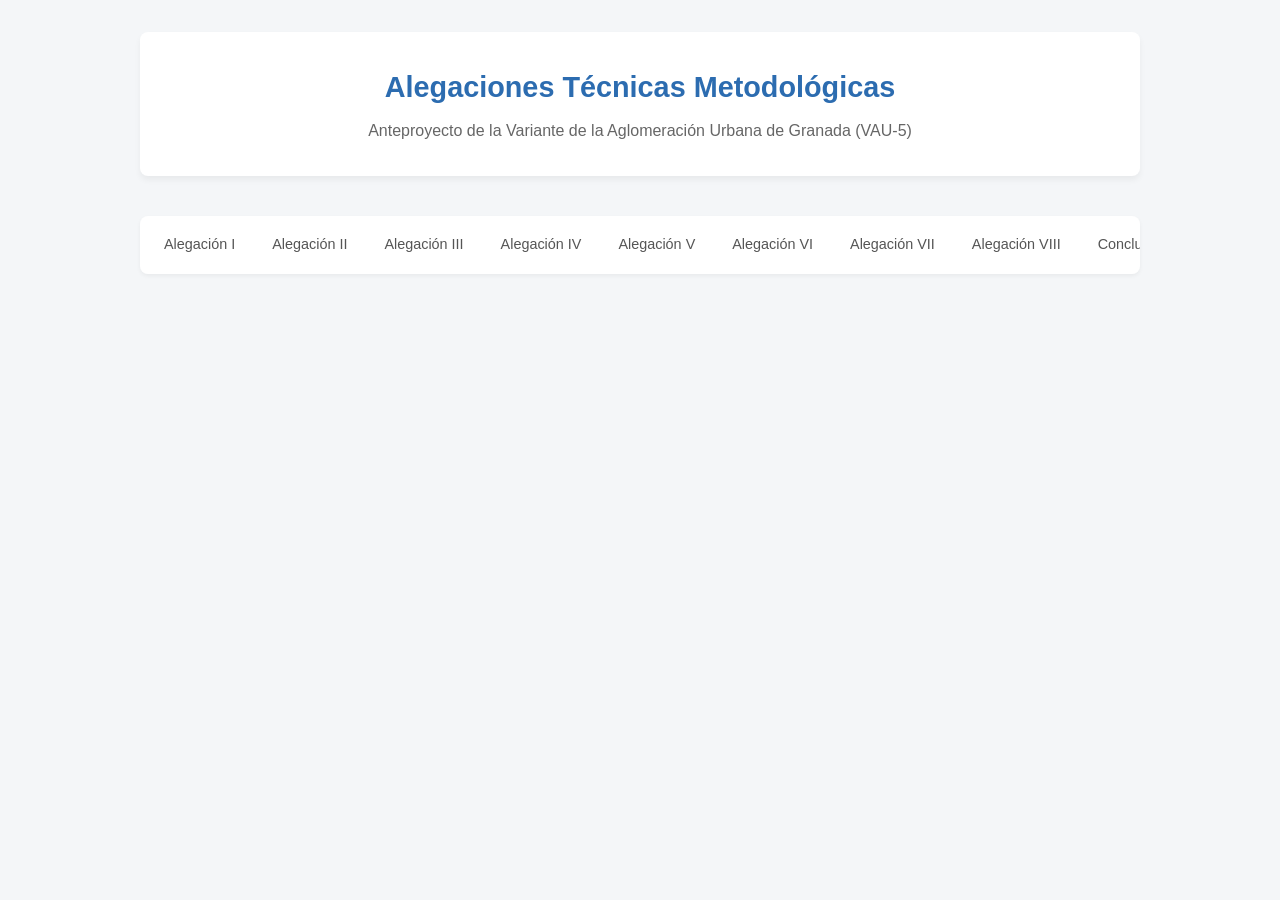
==== index.html @ 60ae4377 "Create index.html" ====
<!DOCTYPE html>
<html lang="es">
<head>
    <meta charset="UTF-8">
    <meta name="viewport" content="width=device-width, initial-scale=1.0">
    <title>Alegaciones al Anteproyecto de la VAU-5 (Granada)</title>
    <style>
        :root {
            --bg-color: #f4f6f8;
            --text-color: #333333;
            --card-bg: #ffffff;
            --accent-color: #2c6cb0; /* Azul institucional */
            --accent-hover: #1a497d;
        }

        body {
            font-family: -apple-system, BlinkMacSystemFont, "Segoe UI", Roboto, Helvetica, Arial, sans-serif;
            background-color: var(--bg-color);
            color: var(--text-color);
            line-height: 1.6;
            margin: 0;
            padding: 0;
        }

        .container {
            max-width: 1000px;
            margin: 2rem auto;
            padding: 0 1.5rem;
        }

        header {
            text-align: center;
            margin-bottom: 2.5rem;
            background: var(--card-bg);
            padding: 2rem;
            border-radius: 8px;
            box-shadow: 0 4px 6px rgba(0,0,0,0.05);
        }

        header h1 {
            color: var(--accent-color);
            margin: 0 0 0.5rem 0;
            font-size: 1.8rem;
        }

        header p {
            color: #666;
            margin: 0;
        }

        /* Sistema de Pestañas Interactivas (Puro CSS) */
        .tab-input {
            display: none;
        }

        .tabs {
            display: flex;
            flex-wrap: nowrap;
            overflow-x: auto;
            -webkit-overflow-scrolling: touch;
            background: var(--card-bg);
            padding: 0.5rem;
            border-radius: 8px;
            box-shadow: 0 2px 4px rgba(0,0,0,0.05);
            white-space: nowrap;
            margin-bottom: 1.5rem;
            gap: 5px;
        }

        .tab-label {
            padding: 0.6rem 1rem;
            cursor: pointer;
            background: transparent;
            color: #555;
            border-radius: 6px;
            font-weight: 500;
            font-size: 0.9rem;
            transition: all 0.2s ease;
        }

        .tab-label:hover {
            background: #f0f4f8;
            color: var(--accent-color);
        }

        .tab-content {
            display: none;
            background: var(--card-bg);
            padding: 2rem;
            border-radius: 8px;
            box-shadow: 0 4px 12px rgba(0,0,0,0.05);
            animation: fadeIn 0.3s ease;
        }

        @keyframes fadeIn {
            from { opacity: 0; transform: translateY(5px); }
            to { opacity: 1; transform: translateY(0); }
        }

        /* Controladores lógicos de visualización de pestañas */
        #tab1:checked ~ .tabs .label1,
        #tab2:checked ~ .tabs .label2,
        #tab3:checked ~ .tabs .label3,
        #tab4:checked ~ .tabs .label4,
        #tab5:checked ~ .tabs .label5,
        #tab6:checked ~ .tabs .label6,
        #tab7:checked ~ .tabs .label7,
        #tab8:checked ~ .tabs .label8,
        #tab9:checked ~ .tabs .label9 {
            background-color: var(--accent-color);
            color: white;
        }

        #tab1:checked ~ .content1,
        #tab2:checked ~ .content2,
        #tab3:checked ~ .content3,
        #tab4:checked ~ .content4,
        #tab5:checked ~ .content5,
        #tab6:checked ~ .content6,
        #tab7:checked ~ .content7,
        #tab8:checked ~ .content8,
        #tab9:checked ~ .content9 {
            display: block;
        }

        /* Componentes Visuales Comunes */
        .highlight-box {
            background-color: #fffdf9;
            border-left: 4px solid #f0ad4e;
            padding: 1.25rem;
            border-radius: 0 8px 8px 0;
            margin-bottom: 1.5rem;
        }

        .card {
            background: #ffffff;
            border: 1px solid #eef2f5;
            border-radius: 6px;
            padding: 1.25rem;
            margin-bottom: 1.5rem;
            box-shadow: 0 2px 4px rgba(0,0,0,0.02);
        }
    </style>
</head>
<body>

<input type="radio" name="tabs" id="tab1" class="tab-input" checked>
<input type="radio" name="tabs" id="tab2" class="tab-input">
<input type="radio" name="tabs" id="tab3" class="tab-input">
<input type="radio" name="tabs" id="tab4" class="tab-input">
<input type="radio" name="tabs" id="tab5" class="tab-input">
<input type="radio" name="tabs" id="tab6" class="tab-input">
<input type="radio" name="tabs" id="tab7" class="tab-input">
<input type="radio" name="tabs" id="tab8" class="tab-input">
<input type="radio" name="tabs" id="tab9" class="tab-input">

<div class="container">

    <header>
        <h1>Alegaciones Técnicas Metodológicas</h1>
        <p>Anteproyecto de la Variante de la Aglomeración Urbana de Granada (VAU-5)</p>
    </header>

    <div class="tabs">
        <label for="tab1" class="tab-label label1">Alegación I</label>
        <label for="tab2" class="tab-label label2">Alegación II</label>
        <label for="tab3" class="tab-label label3">Alegación III</label>
        <label for="tab4" class="tab-label label4">Alegación IV</label>
        <label for="tab5" class="tab-label label5">Alegación V</label>
        <label for="tab6" class="tab-label label6">Alegación VI</label>
        <label for="tab7" class="tab-label label7">Alegación VII</label>
        <label for="tab8" class="tab-label label8">Alegación VIII</label>
        <label for="tab9" class="tab-label label9">Conclusiones</label>
    </div>

    </div>

</body>
</html>
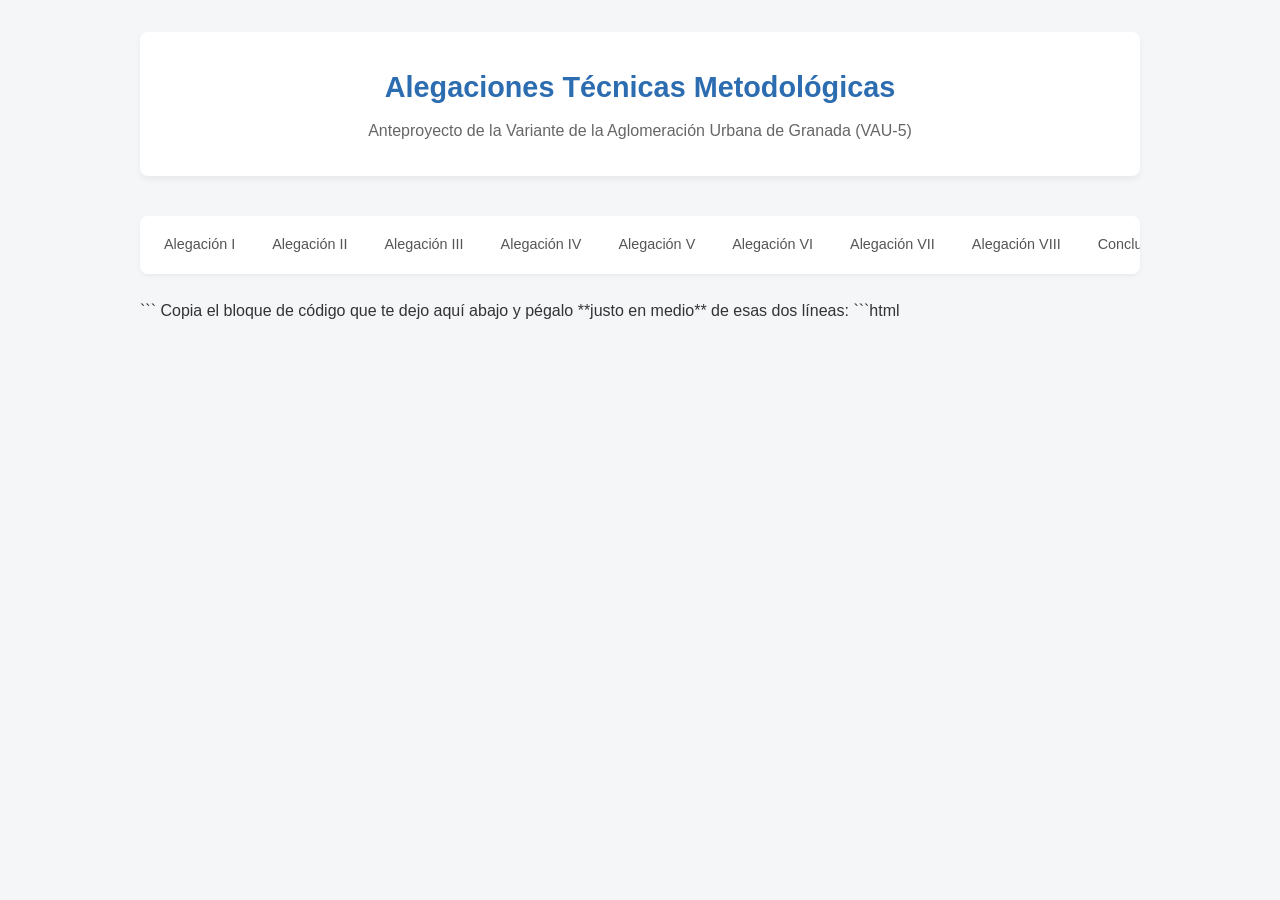
==== commit a60277ba: "Update index.html" ====
--- a/index.html
+++ b/index.html
@@ -172,7 +172,395 @@
         <label for="tab8" class="tab-label label8">Alegación VIII</label>
         <label for="tab9" class="tab-label label9">Conclusiones</label>
     </div>
-
+```
+
+Copia el bloque de código que te dejo aquí abajo y pégalo **justo en medio** de esas dos líneas:
+
+```html
+    <div class="tab-content content1">
+        <div class="highlight-box" style="border-left-color: #d9534f; background-color: #fff5f5;">
+            <h2 style="margin-top:0; color:#c9302c; font-size:1.4rem;">
+                ALEGACIÓN I — El anteproyecto se fundamenta en una metodología sin valor normativo en España y conceptualmente obsoleta
+            </h2>
+            <p style="margin-bottom:0;">
+                El uso exclusivo del <strong>Highway Capacity Manual (HCM 2010)</strong> norteamericano como base metodológica vicia el documento. Carece de rango normativo en el Estado español e ignora los manuales oficiales del Ministerio de Transportes y de la Junta de Andalucía.
+            </p>
+        </div>
+
+        <div class="card" style="border-left: 4px solid #2c6cb0;">
+            <h3 style="margin-top:0; color:#2c6cb0; font-size:1.2rem;">1.1. Falta de rango normativo del HCM en el ordenamiento técnico español</h3>
+            <p style="text-align:justify;">
+                El HCM es un documento de referencia técnica estadounidense adaptado a las condiciones sociodemográficas, patrones de conducción y dimensiones vehiculares de Norteamérica. En España, la normativa de trazado e ingeniería viaria es competencia exclusiva de las administraciones públicas a través de sus respectivas instrucciones técnicas (como la <strong>Norma 3.1-IC</strong> de trazado). Utilizar el HCM como base principal desplaza la normativa aplicable sin justificación legal.
+            </p>
+        </div>
+
+        <div class="card" style="border-left: 4px solid #2c6cb0;">
+            <h3 style="margin-top:0; color:#2c6cb0; font-size:1.2rem;">1.2. El anteproyecto ignora las directrices metodológicas oficiales vigentes</h3>
+            <p style="text-align:justify;">
+                Se han omitido los documentos de referencia obligados en el contexto nacional y autonómico: las recomendaciones de planeamiento viario del Ministerio de Transportes y las directrices del **Plan de Infraestructuras de Transporte y Movilidad de Andalucía (PITMA)**. Estos marcos exigen una modelización multimodales del tráfico que el anteproyecto simplemente esquiva.
+            </p>
+        </div>
+
+        <div class="card" style="border-left: 4px solid #f0ad4e;">
+            <h3 style="margin-top:0; color:#b9750e; font-size:1.2rem;">1.3. El HCM asume una premisa ideológica superada por la evidencia científica</h3>
+            <p style="text-align:justify;">
+                El manual americano descansa sobre la premisa de la <em>ingeniería de tráfico convencional</em>: el volumen de vehículos es una variable exógena fija y la misión de la infraestructura es sobredimensionar la calzada para "satisfacer la demanda". Esta visión orientada a la oferta ha sido descartada por la planificación moderna de movilidad urbana al demostrarse ineficiente y contraproducente.
+            </p>
+        </div>
+    </div>
+
+    <div class="tab-content content2">
+        <div class="highlight-box" style="border-left-color: #5bc0de; background-color: #f4fbfd;">
+            <h2 style="margin-top:0; color:#31708f; font-size:1.4rem;">
+                ALEGACIÓN II — El anteproyecto ignora el fenómeno de la demanda inducida, contradiciendo la ciencia y las políticas europeas
+            </h2>
+            <p style="margin-bottom:0;">
+                Al asumir erróneamente que el tráfico es estático, el documento proyecta beneficios a largo plazo que la propia dinámica del transporte tiende a destruir, invalidando el análisis técnico de emisiones y tiempos de recorrido.
+            </p>
+        </div>
+
+        <div class="card" style="border-left: 4px solid #5bc0de;">
+            <div style="display:flex; justify-content:space-between; align-items:center; margin-bottom:0.5rem;">
+                <h3 style="margin:0; color:#31708f; font-size:1.2rem;">2.1. Qué es la demanda inducida y por qué es relevante aquí</h3>
+                <span style="background:#f0fafd; color:#31708f; padding:0.2rem 0.6rem; border-radius:4px; font-size:0.8rem; font-weight:bold;">Evidencia Científica</span>
+            </div>
+            <p style="text-align:justify;">
+                La demanda inducida es el fenómeno por el cual la ampliación de la capacidad viaria genera, a medio y largo plazo, un aumento del tráfico que tiende a ocupar la nueva capacidad disponible, reproduciendo o agravando la congestión original.
+            </p>
+            <div style="background:#ffffff; border:1px dashed #bce8f1; padding:1rem; margin-top:1rem; border-radius:6px;">
+                <p style="margin:0; font-size:0.95rem; color:#555;">
+                    <strong>Estudio de referencia:</strong> Duranton y Turner (2011) — <em>"The Fundamental Law of Road Congestion"</em> (American Economic Review). Concluye que un incremento del <strong>1% en la capacidad viaria urbana produce un incremento aproximado del 1% en el tráfico</strong> a largo plazo. Las carreteras nuevas se llenan.
+                </p>
+            </div>
+        </div>
+
+        <div class="card" style="border-left: 4px solid #f0ad4e;">
+            <div style="display:flex; justify-content:space-between; align-items:center; margin-bottom:0.5rem;">
+                <h3 style="margin:0; color:#d98200; font-size:1.2rem;">2.2. El anteproyecto no menciona ni refuta este fenómeno</h3>
+                <span style="background:#fff8eb; color:#d98200; padding:0.2rem 0.6rem; border-radius:4px; font-size:0.8rem; font-weight:bold;">Omisión Técnica</span>
+            </div>
+            <p style="text-align:justify;">
+                Ninguno de los documentos evalúa el efecto de la demanda inducida sobre el conjunto de la red. Si la nueva vía induce tráfico adicional, los beneficios en tiempos de recorrido se diluirán en un horizonte de 5 a 10 años, y la congestión periférica empeorará.
+            </p>
+            <p style="margin-bottom:0; font-style:italic; color:#c9302c; font-weight:bold; background:#fff5f5; padding:0.75rem; border-radius:4px; border-left:3px solid #d9534f;">
+                La justificación de necesidad queda incompleta al proyectar beneficios que la propia dinámica del tráfico tiende a revertir.
+            </p>
+        </div>
+
+        <div class="card" style="border-left: 4px solid #d9534f;">
+            <div style="display:flex; justify-content:space-between; align-items:center; margin-bottom:0.5rem;">
+                <h3 style="margin:0; color:#c9302c; font-size:1.2rem;">2.3. Contradicción con el marco europeo de movilidad sostenible</h3>
+                <span style="background:#fdf2f2; color:#d9534f; padding:0.2rem 0.6rem; border-radius:4px; font-size:0.8rem; font-weight:bold;">Infracción de Políticas</span>
+            </div>
+            <p style="text-align:justify; margin-bottom:0;">
+                La <strong>Estrategia de Movilidad Sostenible e Inteligente de la UE</strong>, el Pacto Verde y la Declaración de Glasgow obligan a modelizar la demanda inducida para estimar las emisiones reales. Asegurar que la VAU-5 producirá un "descenso de CO₂" sin este análisis carece de base técnica.
+            </p>
+        </div>
+    </div>
+
+    <div class="tab-content content3">
+        <div class="highlight-box" style="border-left-color: #f0ad4e; background-color: #fffdf9;">
+            <h2 style="margin-top:0; color:#b9750e; font-size:1.4rem;">
+                ALEGACIÓN III — Las previsiones de tráfico son metodológicamente cuestionables y las cifras resultan incompatibles con la realidad
+            </h2>
+            <p style="margin-bottom:0;">
+                Los modelos sufren de un sesgo estructural: omiten el tráfico que la propia vía generará y aplican umbrales teóricos de autopistas americanas inaplicables al entorno periurbano de Granada.
+            </p>
+        </div>
+
+        <div class="card" style="border-left: 4px solid #4a90e2;">
+            <div style="display:flex; justify-content:space-between; align-items:center; margin-bottom:0.5rem;">
+                <h3 style="margin:0; color:#2c6cb0; font-size:1.2rem;">3.1. Proyección de IMD para 2047: Una cifra que ignora la incertidumbre</h3>
+                <span style="background:#e1effe; color:#2c6cb0; padding:0.2rem 0.6rem; border-radius:4px; font-size:0.8rem; font-weight:bold;">Sesgo de Datos</span>
+            </div>
+            
+            <div style="display:flex; gap:1rem; margin:1rem 0; background:#fafafa; padding:1rem; border-radius:6px; border:1px solid #eee;">
+                <div style="flex:1; text-align:center; border-right:1px solid #ddd;">
+                    <span style="font-size:1.5rem; font-weight:bold; color:#d9534f;">37.099</span>
+                    <p style="margin:0; font-size:0.8rem; color:#666;">IMD Proyectada (Veh/Día)</p>
+                </div>
+                <div style="flex:1; text-align:center; border-right:1px solid #ddd;">
+                    <span style="font-size:1.5rem; font-weight:bold; color:#d9534f;">2.782</span>
+                    <p style="margin:0; font-size:0.8rem; color:#666;">Vehículos / Hora Punta</p>
+                </div>
+                <div style="flex:1; text-align:center;">
+                    <span style="font-size:1.5rem; font-weight:bold; color:#777;">2047</span>
+                    <p style="margin:0; font-size:0.8rem; color:#666;">Año Horizonte</p>
+                </div>
+            </div>
+
+            <p style="text-align:justify; margin-bottom:0.5rem;">
+                El influyente informe <strong>SACTRA (1994)</strong> advierte que los modelos convencionales sobreestiman la demanda insatisfecha preexistente e ignoran el tráfico nuevo. El anteproyecto no plantea escenarios alternativos (optimistas/pesimistas) ni gestiona este riesgo.
+            </p>
+        </div>
+
+        <div class="card" style="border-left: 4px solid #5bc0de;">
+            <div style="display:flex; justify-content:space-between; align-items:center; margin-bottom:0.5rem;">
+                <h3 style="margin:0; color:#31708f; font-size:1.2rem;">3.2. El «Nivel de Servicio B»: Un resultado circular</h3>
+                <span style="background:#f0fafd; color:#31708f; padding:0.2rem 0.6rem; border-radius:4px; font-size:0.8rem; font-weight:bold;">Paradoja</span>
+            </div>
+            <p style="text-align:justify;">
+                Que la vía opere con holgura (Nivel B) en 2047 delata un fallo: o la demanda está inflada y la carretera quedará infrautilizada (derroche público), o el tráfico inducido no modelizado saturará la vía en pocos años destruyendo la inversión.
+            </p>
+        </div>
+
+        <div class="card" style="border-left: 4px solid #d9534f;">
+            <div style="display:flex; justify-content:space-between; align-items:center; margin-bottom:0.5rem;">
+                <h3 style="margin:0; color:#c9302c; font-size:1.2rem;">3.3. Error de contexto: Umbrales americanos aplicados a Granada</h3>
+                <span style="background:#fdf2f2; color:#d9534f; padding:0.2rem 0.6rem; border-radius:4px; font-size:0.8rem; font-weight:bold;">Incompatibilidad</span>
+            </div>
+            <p style="text-align:justify; margin-bottom:0;">
+                Usar el umbral de <strong>1.900 vehículos/carril/hora</strong> presupone condiciones de autopista estadounidense. Trasladar esto a una variante periurbana en Granada, con intersecciones y tráfico mixto de pesados, introduce un margen de error severo no cuantificado.
+            </p>
+        </div>
+    </div>
+
+
+
+    <div class="tab-content content4">
+        <div class="highlight-box" style="border-left-color: #5cb85c; background-color: #f9fdf9;">
+            <h2 style="margin-top: 0; color: #3c763d; font-size: 1.4rem;">
+                ALEGACIÓN IV — El anteproyecto no evalúa alternativas de movilidad sostenible, incumpliendo los requisitos de una planificación racional
+            </h2>
+            <p style="margin-bottom: 0;">
+                El anteproyecto presenta alternativas de trazado, pero omite comparar la autovía con alternativas modales (tren, bus rápido o bici) que resuelvan la misma necesidad con menor coste económico, ambiental y social.
+            </p>
+        </div>
+
+        <div class="card" style="border-left: 4px solid #5cb85c;">
+            <div style="display: flex; justify-content: space-between; align-items: center; margin-bottom: 1rem;">
+                <h3 style="margin: 0; color: #3c763d; font-size: 1.2rem;">4.1 y 4.2. Alternativa BRT (Bus de Tránsito Rápido) sobre el viario existente</h3>
+                <span style="background: #eaf7ea; color: #3c763d; padding: 0.2rem 0.6rem; border-radius: 4px; font-size: 0.8rem; font-weight: bold;">Eficiencia Económica</span>
+            </div>
+            <p style="text-align: justify;">
+                La implantación de un sistema BRT con plataforma reservada en el viario actual es técnicamente viable y mucho más eficiente. Con frecuencias de 5 a 10 minutos, tiene una capacidad de 2.000 a 4.000 personas/hora/sentido, igualando la capacidad de la VAU-5 por una fracción de su precio (1-5 M€/km frente a los más de 10-15 M€/km de la autovía).
+            </p>
+
+            <table style="width: 100%; border-collapse: collapse; margin: 1rem 0; font-size: 0.9rem; text-align: left;">
+                <thead>
+                    <tr style="background: #f4f4f4; border-bottom: 2px solid #ddd;">
+                        <th style="padding: 0.5rem;">Indicador</th>
+                        <th style="padding: 0.5rem; color: #c9302c;">Proyecto VAU-5</th>
+                        <th style="padding: 0.5rem; color: #3c763d;">Alternativa BRT</th>
+                    </tr>
+                </thead>
+                <tbody>
+                    <tr style="border-bottom: 1px solid #eee;">
+                        <td style="padding: 0.5rem; font-weight: bold;">Coste por Kilómetro</td>
+                        <td style="padding: 0.5rem; color: #c9302c;">10 - 15 M€ / km</td>
+                        <td style="padding: 0.5rem; color: #3c763d; font-weight: bold;">1 - 5 M€ / km</td>
+                    </tr>
+                    <tr style="border-bottom: 1px solid #eee;">
+                        <td style="padding: 0.5rem; font-weight: bold;">Capacidad de transporte</td>
+                        <td style="padding: 0.5rem;">Vehicular limitada</td>
+                        <td style="padding: 0.5rem; color: #3c763d; font-weight: bold;">2.000 - 4.000 pers/hora</td>
+                    </tr>
+                    <tr>
+                        <td style="padding: 0.5rem; font-weight: bold;">Impacto Calidad del Aire</td>
+                        <td style="padding: 0.5rem;">Negativo (Tráfico inducido)</td>
+                        <td style="padding: 0.5rem; color: #3c763d; font-weight: bold;">Altamente Positivo</td>
+                    </tr>
+                </tbody>
+            </table>
+        </div>
+
+        <div class="card" style="border-left: 4px solid #4a90e2;">
+            <div style="display: flex; justify-content: space-between; align-items: center; margin-bottom: 0.5rem;">
+                <h3 style="margin: 0; color: #2c6cb0; font-size: 1.2rem;">4.3 y 4.4. Red ciclista de calidad frente al "falso carril bici" de autovía</h3>
+                <span style="background: #e1effe; color: #2c6cb0; padding: 0.2rem 0.6rem; border-radius: 4px; font-size: 0.8rem; font-weight: bold;">Movilidad Activa</span>
+            </div>
+            <p style="text-align: justify;">
+                La Vega es llana y las distancias intermunicipales son cortas (4-12 km), idóneas para la bicicleta eléctrica cotidiana. Sin embargo, el carril bici propuesto adosado a una autovía de alta capacidad no es funcional: el ruido, la contaminación y el peligro real anulan el confort e impiden un uso masivo cotidiano.
+            </p>
+        </div>
+    </div>
+
+    <div class="tab-content content5">
+        <div class="highlight-box" style="border-left-color: #d9534f; background-color: #fff5f5;">
+            <h2 style="margin-top: 0; color: #a94442; font-size: 1.4rem;">
+                ALEGACIÓN V — El anteproyecto no contabiliza las externalidades negativas que la infraestructura impondrá a la ciudadanía
+            </h2>
+            <p style="margin-bottom: 0;">
+                Existe una asimetría metodológica grave: se suman los beneficios de tiempo para los usuarios pero se ignoran por completo los costes de contaminación, salud y ruido que asumirá toda la población.
+            </p>
+        </div>
+
+        <div class="card" style="border-left: 4px solid #f0ad4e;">
+            <div style="display: flex; justify-content: space-between; align-items: center; margin-bottom: 0.5rem;">
+                <h3 style="margin: 0; color: #b9750e; font-size: 1.2rem;">5.1 y 5.2. El balance irreal de emisiones de CO₂</h3>
+                <span style="background: #fff8eb; color: #d98200; padding: 0.2rem 0.6rem; border-radius: 4px; font-size: 0.8rem; font-weight: bold;">Cálculo Omitido</span>
+            </div>
+            <p style="text-align: justify;">
+                Afirmar que la fluidez reducirá emisiones es incorrecto si no se cruza con el tráfico inducido. Una IMD de 37.099 vehículos/día añade unos 300.000 vehículos-kilómetro diarios a la red. Esto se traduce en un incremento potencial de más de <strong>12.000 toneladas de CO₂ anuales</strong> omitidas en el estudio.
+            </p>
+        </div>
+
+        <div class="card" style="border-left: 4px solid #d9534f;">
+            <div style="display: flex; justify-content: space-between; align-items: center; margin-bottom: 0.5rem;">
+                <h3 style="margin: 0; color: #c9302c; font-size: 1.2rem;">5.3 y 5.4. El mito del coche eléctrico y la inversión térmica de Granada</h3>
+                <span style="background: #fdf2f2; color: #d9534f; padding: 0.2rem 0.6rem; border-radius: 4px; font-size: 0.8rem; font-weight: bold;">Riesgo Sanitario</span>
+            </div>
+            <p style="text-align: justify;">
+                La electrificación no elimina la contaminación: las partículas PM2,5 procedentes del desgaste de neumáticos y frenos aumentan en vehículos eléctricos debido a su mayor peso. La Vega de Granada, por su orografía, sufre inversiones térmicas frecuentes que atrapan estos contaminantes, disparando los costes sanitarios públicos.
+            </p>
+        </div>
+    </div>
+
+    <div class="tab-content content6">
+        <div class="highlight-box" style="border-left-color: #777; background-color: #f1f1f1;">
+            <h2 style="margin-top: 0; color: #444; font-size: 1.4rem;">
+                ALEGACIÓN VI — Falta de integración urbana: El problema de tráfico se traslada, no se resuelve
+            </h2>
+            <p style="margin-bottom: 0;">
+                El documento omite analizar qué ocurre con los coches cuando alcancen el extremo norte de la variante y entren en el viario de Granada capital. Sin más capacidad en la ciudad, el atasco solo cambia de sitio.
+            </p>
+        </div>
+
+        <div class="card" style="border-left: 4px solid #d9534f;">
+            <h3 style="margin-top: 0; color: #c9302c; font-size: 1.2rem;">6.1 y 6.2. El efecto embudo en las horas punta</h3>
+            <p style="text-align: justify;">
+                Los 2.782 vehículos proyectados en hora punta impactarán de golpe contra los accesos de Granada capital, que ya operan al límite de su saturación por los rígidos horarios laborales y escolares. Los minutos que el conductor "ahorre" en la variante periurbana los multiplicará haciendo cola para entrar a la ciudad.
+            </p>
+            
+            <div style="background: #fafafa; border: 1px solid #ddd; padding: 1rem; border-radius: 6px; display: flex; align-items: center; justify-content: space-around; text-align: center; font-weight: bold; font-size: 0.9rem; margin-top:1rem;">
+                <div style="background: #e1effe; color: #2c6cb0; padding: 0.5rem 1rem; border-radius: 4px; border: 1px solid #bce8f1;">
+                    Variante VAU-5<br><span style="font-weight: normal; font-size: 0.8rem; color: #666;">Fluidez temporal</span>
+                </div>
+                <div style="color: #777; font-size: 1.5rem;">➔</div>
+                <div style="background: #fff5f5; color: #c9302c; padding: 0.5rem 1rem; border-radius: 4px; border: 1px solid #ebccd1;">
+                    Nodos de Granada Capital<br><span style="font-weight: normal; font-size: 0.8rem; color: #a94442;">Saturación y tapón</span>
+                </div>
+            </div>
+        </div>
+
+        <div class="card" style="border-left: 4px solid #f0ad4e;">
+            <h3 style="margin-top: 0; color: #b9750e; font-size: 1.2rem;">6.3 y 6.4. Falta de análisis de la red receptora</h3>
+            <p style="text-align: justify; margin-bottom: 0;">
+                El anteproyecto mide la ganancia de tiempo de forma parcial, aislada y únicamente sobre el asfalto nuevo. Al no calcular el tiempo total del trayecto "puerta a puerta", los beneficios declarados se convierten en una simple ilusión metodológica.
+            </p>
+        </div>
+    </div>
+
+    <div class="tab-content content7">
+        <div class="highlight-box" style="border-left-color: #67b26f; background-color: #f6fbf7;">
+            <h2 style="margin-top: 0; color: #468c50; font-size: 1.4rem;">
+                ALEGACIÓN VII — El modelo de movilidad que la VAU-5 consolida produce efectos territoriales, económicos y sociales negativos
+            </h2>
+            <p style="margin-bottom: 0;">
+                La infraestructura no es un elemento neutral: acelera la dispersión urbana (<em>sprawl</em>), vacía de población la capital, erosiona el comercio de barrio y fomenta la dependencia absoluta del coche.
+            </p>
+        </div>
+
+        <div class="card" style="border-left: 4px solid #4a90e2;">
+            <div style="display: flex; justify-content: space-between; align-items: center; margin-bottom: 0.5rem;">
+                <h3 style="margin: 0; color: #2c6cb0; font-size: 1.2rem;">7.1 y 7.2. Ocupación territorial irreversible y la lección Venecia-Mestre</h3>
+                <span style="background: #e1effe; color: #2c6cb0; padding: 0.2rem 0.6rem; border-radius: 4px; font-size: 0.8rem; font-weight: bold;">Riesgo Urbano</span>
+            </div>
+            <p style="text-align: justify;">
+                Facilitar los desplazamientos en coche privado expande el modelo residencial dependiente del automóvil. El caso histórico de Venecia y Mestre ilustra este riesgo estructural: la alta accesibilidad rodada vació la ciudad histórica en favor de la periferia, dejándola sin residentes comerciales ni tejido social tradicional. Granada se expone a un proceso análogo de pérdida de vitalidad urbana.
+            </p>
+        </div>
+
+        <div class="card" style="border-left: 4px solid #5cb85c;">
+            <div style="display: flex; justify-content: space-between; align-items: center; margin-bottom: 0.5rem;">
+                <h3 style="margin: 0; color: #3c763d; font-size: 1.2rem;">7.3 y 7.4. Alternativa de gasto: Vivienda protegida frente al declive comercial</h3>
+                <span style="background: #eaf7ea; color: #3c763d; padding: 0.2rem 0.6rem; border-radius: 4px; font-size: 0.8rem; font-weight: bold;">Uso de Recursos</span>
+            </div>
+            <p style="text-align: justify;">
+                Muchos residentes del cinturón sur son familias expulsadas de Granada por el precio de la vivienda. Invertir los **37 millones de euros** en promociones de vivienda protegida en suelo urbano consolidado reduciría la movilidad obligada *en el origen*. Además, la autovía desvía el consumo hacia las macro-superficies periurbanas, asfixiando el comercio de proximidad del centro de la ciudad.
+            </p>
+        </div>
+    </div>
+
+    <div class="tab-content content8">
+        <div class="highlight-box" style="border-left-color: #777; background-color: #f9f9f9;">
+            <h2 style="margin-top: 0; color: #333; font-size: 1.4rem;">
+                ALEGACIÓN VIII — El anteproyecto instrumentaliza el POTAUG de forma selectiva para ocultar el consumo de suelo protegido
+            </h2>
+            <p style="margin-bottom: 0;">
+                El documento usa como escudo una reserva de trazado prevista en el plan territorial de hace 24 años, ignorando deliberadamente que ese mismo marco clasifica los suelos afectados con el máximo grado de protección ambiental.
+            </p>
+        </div>
+
+        <div class="card" style="border-left: 4px solid #d9534f;">
+            <div style="display: flex; justify-content: space-between; align-items: center; margin-bottom: 0.5rem;">
+                <h3 style="margin: 0; color: #c9302c; font-size: 1.2rem;">8.1 y 8.2. El anacronismo normativo y la colisión de criterios</h3>
+                <span style="background: #fdf2f2; color: #d9534f; padding: 0.2rem 0.6rem; border-radius: 4px; font-size: 0.8rem; font-weight: bold;">Conflicto Legal</span>
+            </div>
+            <p style="text-align: justify;">
+                El plan territorial clasifica el espacio como <strong>Suelo de Excepcional Valor Productivo de la Vega de Granada</strong>. Invocar ciegamente una previsión viaria aprobada en el año 2000 sin adaptarla a las exigencias climáticas, ambientales y socioeconómicas actuales supone desvirtuar el sentido actual de la ordenación territorial y ambiental.
+            </p>
+        </div>
+
+        <div class="card" style="border-left: 4px solid #f0ad4e;">
+            <div style="display: flex; justify-content: space-between; align-items: center; margin-bottom: 0.5rem;">
+                <h3 style="margin: 0; color: #b9750e; font-size: 1.2rem;">8.3 y 8.4. Fragmentación territorial irreversible de la Vega</h3>
+                <span style="background: #fff8eb; color: #d98200; padding: 0.2rem 0.6rem; border-radius: 4px; font-size: 0.8rem; font-weight: bold;">Daño Absoluto</span>
+            </div>
+            <p style="text-align: justify; margin-bottom: 0;">
+                El impacto no es solo la superficie ocupada, sino el efecto barrera sobre parcelas agrícolas que ya sufren una fragmentación crítica por anteriores infraestructuras. El sellado de suelo fértil formado durante siglos bajo capas de hormigón es **totalmente irreversible**, y el anteproyecto incumple los estándares mínimos al no acreditar la total ausencia de alternativas modales viables.
+            </p>
+        </div>
+    </div>
+
+    <div class="tab-content content9">
+        <div class="card" style="border-left: 4px solid var(--accent-color);">
+            <h2 style="margin-top: 0; color: var(--accent-color); font-size: 1.4rem;">Síntesis Argumental</h2>
+            <p style="text-align: justify; margin-bottom: 0;">
+                Las omisiones metodológicas sistemáticas (demanda inducida, alternativas sostenibles, externalidades sanitarias e integración urbana) demuestran que el anteproyecto no buscaba la mejor solución técnica, sino encajar una respuesta preestablecida. Se reconoce el problema real de movilidad de la comarca, pero se rechaza firmemente que la solución pase por añadir más infraestructura asfáltica.
+            </p>
+        </div>
+
+        <div class="card" style="border-left: 4px solid #5bc0de; background-color: #f4fbfd;">
+            <div style="display: flex; justify-content: space-between; align-items: center; margin-bottom: 0.5rem;">
+                <h3 style="margin: 0; color: #31708f; font-size: 1.2rem;">🟢 Salvedad Expresa: El bypass de Las Gabias</h3>
+                <span style="background: #e6f7ff; color: #31708f; padding: 0.2rem 0.6rem; border-radius: 4px; font-size: 0.8rem; font-weight: bold;">Excepción Admitida</span>
+            </div>
+            <p style="text-align: justify; margin: 0; font-size: 0.95rem;">
+                Esta parte impugnante <strong>no se opone</strong> al tramo comprendido entre el Vial del Machuchón y la Segunda Circunvalación. Dicho trazado actúa como un bypass necesario para retirar el tráfico pesado de la carretera A-338 del interior del casco urbano de Las Gabias, aportando beneficios de seguridad vial y salud pública plenamente verificables.
+            </p>
+        </div>
+
+        <div class="highlight-box" style="margin-top: 2rem; border-left-color: #d9534f; background-color: #fff5f5; padding: 1.5rem;">
+            <h2 style="margin-top: 0; color: #c9302c; font-size: 1.5rem; text-transform: uppercase; letter-spacing: 0.5px;">Petición Formal al Órgano Competente</h2>
+            <p style="margin-bottom: 1.5rem; font-weight: bold; color: #555;">Se solicita formalmente la adopción de los siguientes acuerdos:</p>
+
+            <div style="margin-bottom: 1.2rem; background: #ffffff; padding: 1rem; border-radius: 6px; box-shadow: 0 1px 3px rgba(0,0,0,0.05);">
+                <strong style="color: #c9302c; display: block; margin-bottom: 4px;">PRIMERO. Retirada del Proyecto</strong>
+                <span style="font-size: 0.95rem; color: #444; display: block; text-align: justify;">
+                    La retirada del proyecto de la VAU-5 en todos sus tramos, a excepción del bypass urbano de Las Gabias.
+                </span>
+            </div>
+
+            <div style="margin-bottom: 1.2rem; background: #ffffff; padding: 1rem; border-radius: 6px; box-shadow: 0 1px 3px rgba(0,0,0,0.05);">
+                <strong style="color: #333; display: block; margin-bottom: 4px;">SEGUNDO. Nuevo Estudio Integral</strong>
+                <span style="font-size: 0.95rem; color: #444; display: block; text-align: justify;">
+                    La realización de un estudio de movilidad metropolitana riguroso para la aglomeración de Granada que cuantifique la demanda inducida y las alternativas modales limpias antes de proyectar viales de alta capacidad.
+                </span>
+            </div>
+
+            <div style="margin-bottom: 1.2rem; background: #ffffff; padding: 1rem; border-radius: 6px; box-shadow: 0 1px 3px rgba(0,0,0,0.05);">
+                <strong style="color: #3c763d; display: block; margin-bottom: 4px;">TERCERO. Redirección Estratégica de los Fondos Públicos</strong>
+                <span style="font-size: 0.95rem; color: #444; display: block; text-align: justify; margin-bottom: 0.5rem;">
+                    Reasignar el presupuesto de 37 M€ hacia soluciones de movilidad real, sostenible y de alto impacto social:
+                </span>
+                <ul style="margin: 0; padding-left: 1.2rem; font-size: 0.9rem; color: #555; line-height: 1.5;">
+                    <li><strong>Sistema BRT:</strong> Autobús de tránsito rápido con plataforma reservada en el eje metropolitano sur.</li>
+                    <li><strong>Red Ciclista Integrada:</strong> Vías segregadas y seguras que conecten los municipios directamente con Granada capital a través de la Vega.</li>
+                    <li><strong>Mejoras en el Transporte Público General:</strong> Planes urgentes de conexión para Santa Fe, Atarfe, Chauchina y el Aeropuerto.</li>
+                    <li><strong>Ampliación de Metro Ligero:</strong> Estudio de viabilidad estructural en el corredor oeste.</li>
+                    <li><strong>Vivienda Protegida:</strong> Fomentar la vivienda pública en Granada capital para contener el tráfico obligado en el origen.</li>
+                </ul>
+            </div>
+
+            <div style="margin-bottom: 0; background: #ffffff; padding: 1rem; border-radius: 6px; box-shadow: 0 1px 3px rgba(0,0,0,0.05);">
+                <strong style="color: #333; display: block; margin-bottom: 4px;">CUARTO. Respuesta Técnica Motivada</strong>
+                <span style="font-size: 0.95rem; color: #444; display: block; text-align: justify;">
+                    El traslado de estas alegaciones a los equipos técnicos para su contestación pormenorizada y expresa conforme a los cauces que exige la ley.
+                </span>
+            </div>
+        </div>
+    </div>
     </div>
 
 </body>
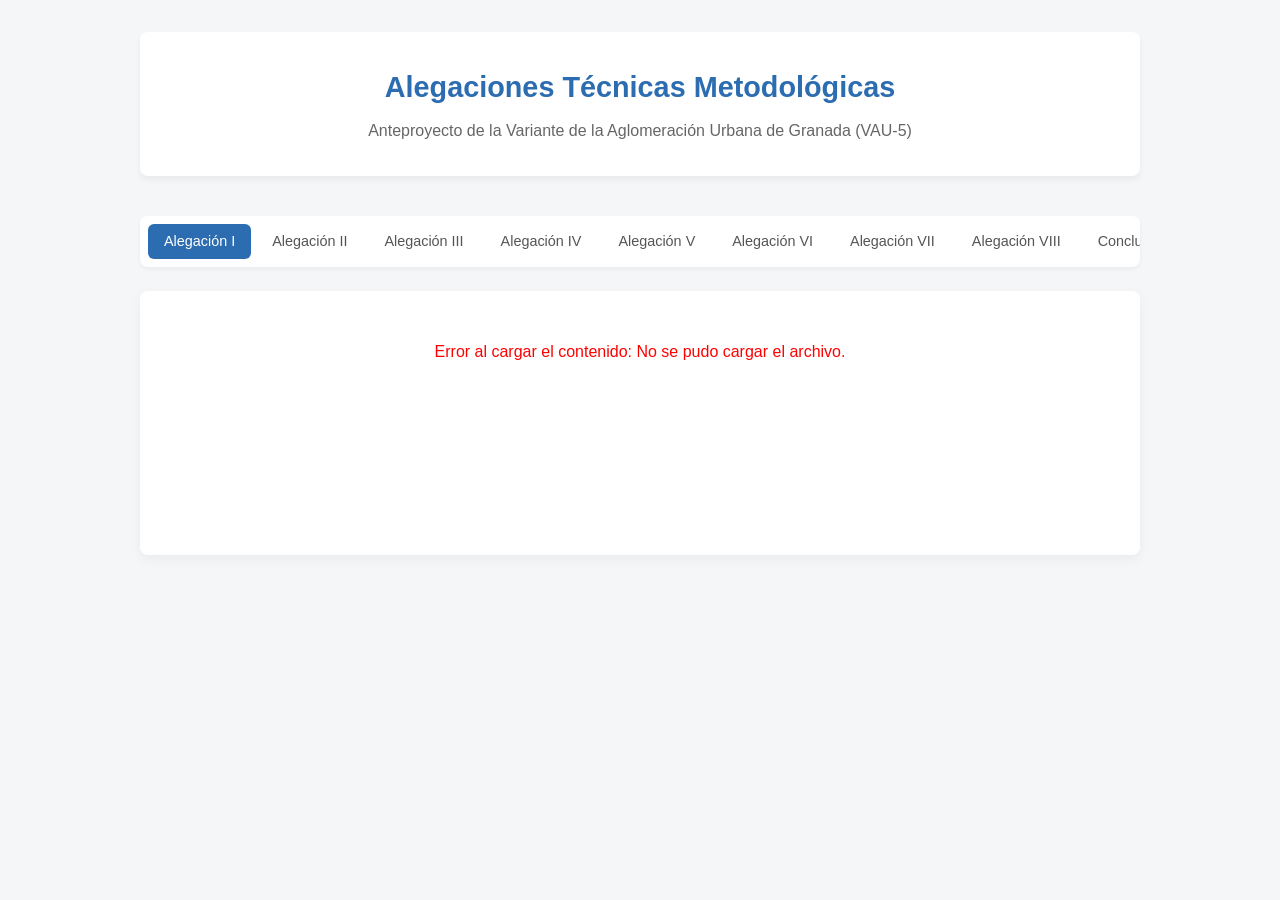
==== commit b87292f4: "Update index.html" ====
--- a/index.html
+++ b/index.html
@@ -9,12 +9,12 @@
             --bg-color: #f4f6f8;
             --text-color: #333333;
             --card-bg: #ffffff;
-            --accent-color: #2c6cb0; /* Azul institucional */
+            --accent-color: #2c6cb0;
             --accent-hover: #1a497d;
         }
 
         body {
-            font-family: -apple-system, BlinkMacSystemFont, "Segoe UI", Roboto, Helvetica, Arial, sans-serif;
+            font-family: -apple-system, BlinkMacSystemFont, "Segoe UI", Roboto, Arial, sans-serif;
             background-color: var(--bg-color);
             color: var(--text-color);
             line-height: 1.6;
@@ -43,16 +43,9 @@
             font-size: 1.8rem;
         }
 
-        header p {
-            color: #666;
-            margin: 0;
-        }
+        header p { color: #666; margin: 0; }
 
-        /* Sistema de Pestañas Interactivas (Puro CSS) */
-        .tab-input {
-            display: none;
-        }
-
+        /* Sistema de Botones de Pestañas */
         .tabs {
             display: flex;
             flex-wrap: nowrap;
@@ -67,63 +60,38 @@
             gap: 5px;
         }
 
-        .tab-label {
+        .tab-btn {
             padding: 0.6rem 1rem;
             cursor: pointer;
             background: transparent;
             color: #555;
+            border: none;
             border-radius: 6px;
             font-weight: 500;
             font-size: 0.9rem;
             transition: all 0.2s ease;
         }
 
-        .tab-label:hover {
+        .tab-btn:hover {
             background: #f0f4f8;
             color: var(--accent-color);
         }
 
-        .tab-content {
-            display: none;
+        .tab-btn.active {
+            background-color: var(--accent-color);
+            color: white;
+        }
+
+        /* Contenedor dinámico de contenido */
+        #dynamic-content {
             background: var(--card-bg);
             padding: 2rem;
             border-radius: 8px;
             box-shadow: 0 4px 12px rgba(0,0,0,0.05);
-            animation: fadeIn 0.3s ease;
+            min-height: 200px;
         }
 
-        @keyframes fadeIn {
-            from { opacity: 0; transform: translateY(5px); }
-            to { opacity: 1; transform: translateY(0); }
-        }
-
-        /* Controladores lógicos de visualización de pestañas */
-        #tab1:checked ~ .tabs .label1,
-        #tab2:checked ~ .tabs .label2,
-        #tab3:checked ~ .tabs .label3,
-        #tab4:checked ~ .tabs .label4,
-        #tab5:checked ~ .tabs .label5,
-        #tab6:checked ~ .tabs .label6,
-        #tab7:checked ~ .tabs .label7,
-        #tab8:checked ~ .tabs .label8,
-        #tab9:checked ~ .tabs .label9 {
-            background-color: var(--accent-color);
-            color: white;
-        }
-
-        #tab1:checked ~ .content1,
-        #tab2:checked ~ .content2,
-        #tab3:checked ~ .content3,
-        #tab4:checked ~ .content4,
-        #tab5:checked ~ .content5,
-        #tab6:checked ~ .content6,
-        #tab7:checked ~ .content7,
-        #tab8:checked ~ .content8,
-        #tab9:checked ~ .content9 {
-            display: block;
-        }
-
-        /* Componentes Visuales Comunes */
+        /* Estilos compartidos por los componentes cargados */
         .highlight-box {
             background-color: #fffdf9;
             border-left: 4px solid #f0ad4e;
@@ -140,19 +108,13 @@
             margin-bottom: 1.5rem;
             box-shadow: 0 2px 4px rgba(0,0,0,0.02);
         }
+        
+        table { width: 100%; border-collapse: collapse; margin: 1rem 0; font-size: 0.9rem; }
+        th { background: #f4f4f4; border-bottom: 2px solid #ddd; padding: 0.5rem; }
+        td { border-bottom: 1px solid #eee; padding: 0.5rem; }
     </style>
 </head>
 <body>
-
-<input type="radio" name="tabs" id="tab1" class="tab-input" checked>
-<input type="radio" name="tabs" id="tab2" class="tab-input">
-<input type="radio" name="tabs" id="tab3" class="tab-input">
-<input type="radio" name="tabs" id="tab4" class="tab-input">
-<input type="radio" name="tabs" id="tab5" class="tab-input">
-<input type="radio" name="tabs" id="tab6" class="tab-input">
-<input type="radio" name="tabs" id="tab7" class="tab-input">
-<input type="radio" name="tabs" id="tab8" class="tab-input">
-<input type="radio" name="tabs" id="tab9" class="tab-input">
 
 <div class="container">
 
@@ -162,406 +124,55 @@
     </header>
 
     <div class="tabs">
-        <label for="tab1" class="tab-label label1">Alegación I</label>
-        <label for="tab2" class="tab-label label2">Alegación II</label>
-        <label for="tab3" class="tab-label label3">Alegación III</label>
-        <label for="tab4" class="tab-label label4">Alegación IV</label>
-        <label for="tab5" class="tab-label label5">Alegación V</label>
-        <label for="tab6" class="tab-label label6">Alegación VI</label>
-        <label for="tab7" class="tab-label label7">Alegación VII</label>
-        <label for="tab8" class="tab-label label8">Alegación VIII</label>
-        <label for="tab9" class="tab-label label9">Conclusiones</label>
-    </div>
-```
-
-Copia el bloque de código que te dejo aquí abajo y pégalo **justo en medio** de esas dos líneas:
-
-```html
-    <div class="tab-content content1">
-        <div class="highlight-box" style="border-left-color: #d9534f; background-color: #fff5f5;">
-            <h2 style="margin-top:0; color:#c9302c; font-size:1.4rem;">
-                ALEGACIÓN I — El anteproyecto se fundamenta en una metodología sin valor normativo en España y conceptualmente obsoleta
-            </h2>
-            <p style="margin-bottom:0;">
-                El uso exclusivo del <strong>Highway Capacity Manual (HCM 2010)</strong> norteamericano como base metodológica vicia el documento. Carece de rango normativo en el Estado español e ignora los manuales oficiales del Ministerio de Transportes y de la Junta de Andalucía.
-            </p>
-        </div>
-
-        <div class="card" style="border-left: 4px solid #2c6cb0;">
-            <h3 style="margin-top:0; color:#2c6cb0; font-size:1.2rem;">1.1. Falta de rango normativo del HCM en el ordenamiento técnico español</h3>
-            <p style="text-align:justify;">
-                El HCM es un documento de referencia técnica estadounidense adaptado a las condiciones sociodemográficas, patrones de conducción y dimensiones vehiculares de Norteamérica. En España, la normativa de trazado e ingeniería viaria es competencia exclusiva de las administraciones públicas a través de sus respectivas instrucciones técnicas (como la <strong>Norma 3.1-IC</strong> de trazado). Utilizar el HCM como base principal desplaza la normativa aplicable sin justificación legal.
-            </p>
-        </div>
-
-        <div class="card" style="border-left: 4px solid #2c6cb0;">
-            <h3 style="margin-top:0; color:#2c6cb0; font-size:1.2rem;">1.2. El anteproyecto ignora las directrices metodológicas oficiales vigentes</h3>
-            <p style="text-align:justify;">
-                Se han omitido los documentos de referencia obligados en el contexto nacional y autonómico: las recomendaciones de planeamiento viario del Ministerio de Transportes y las directrices del **Plan de Infraestructuras de Transporte y Movilidad de Andalucía (PITMA)**. Estos marcos exigen una modelización multimodales del tráfico que el anteproyecto simplemente esquiva.
-            </p>
-        </div>
-
-        <div class="card" style="border-left: 4px solid #f0ad4e;">
-            <h3 style="margin-top:0; color:#b9750e; font-size:1.2rem;">1.3. El HCM asume una premisa ideológica superada por la evidencia científica</h3>
-            <p style="text-align:justify;">
-                El manual americano descansa sobre la premisa de la <em>ingeniería de tráfico convencional</em>: el volumen de vehículos es una variable exógena fija y la misión de la infraestructura es sobredimensionar la calzada para "satisfacer la demanda". Esta visión orientada a la oferta ha sido descartada por la planificación moderna de movilidad urbana al demostrarse ineficiente y contraproducente.
-            </p>
-        </div>
+        <button class="tab-btn active" onclick="loadAlegan(1, this)">Alegación I</button>
+        <button class="tab-btn" onclick="loadAlegan(2, this)">Alegación II</button>
+        <button class="tab-btn" onclick="loadAlegan(3, this)">Alegación III</button>
+        <button class="tab-btn" onclick="loadAlegan(4, this)">Alegación IV</button>
+        <button class="tab-btn" onclick="loadAlegan(5, this)">Alegación V</button>
+        <button class="tab-btn" onclick="loadAlegan(6, this)">Alegación VI</button>
+        <button class="tab-btn" onclick="loadAlegan(7, this)">Alegación VII</button>
+        <button class="tab-btn" onclick="loadAlegan(8, this)">Alegación VIII</button>
+        <button class="tab-btn" onclick="loadAlegan('conclusiones', this)">Conclusiones</button>
     </div>
 
-    <div class="tab-content content2">
-        <div class="highlight-box" style="border-left-color: #5bc0de; background-color: #f4fbfd;">
-            <h2 style="margin-top:0; color:#31708f; font-size:1.4rem;">
-                ALEGACIÓN II — El anteproyecto ignora el fenómeno de la demanda inducida, contradiciendo la ciencia y las políticas europeas
-            </h2>
-            <p style="margin-bottom:0;">
-                Al asumir erróneamente que el tráfico es estático, el documento proyecta beneficios a largo plazo que la propia dinámica del transporte tiende a destruir, invalidando el análisis técnico de emisiones y tiempos de recorrido.
-            </p>
-        </div>
+    <main id="dynamic-content">
+        <p style="color: #666; text-align: center;">Cargando alegación...</p>
+    </main>
 
-        <div class="card" style="border-left: 4px solid #5bc0de;">
-            <div style="display:flex; justify-content:space-between; align-items:center; margin-bottom:0.5rem;">
-                <h3 style="margin:0; color:#31708f; font-size:1.2rem;">2.1. Qué es la demanda inducida y por qué es relevante aquí</h3>
-                <span style="background:#f0fafd; color:#31708f; padding:0.2rem 0.6rem; border-radius:4px; font-size:0.8rem; font-weight:bold;">Evidencia Científica</span>
-            </div>
-            <p style="text-align:justify;">
-                La demanda inducida es el fenómeno por el cual la ampliación de la capacidad viaria genera, a medio y largo plazo, un aumento del tráfico que tiende a ocupar la nueva capacidad disponible, reproduciendo o agravando la congestión original.
-            </p>
-            <div style="background:#ffffff; border:1px dashed #bce8f1; padding:1rem; margin-top:1rem; border-radius:6px;">
-                <p style="margin:0; font-size:0.95rem; color:#555;">
-                    <strong>Estudio de referencia:</strong> Duranton y Turner (2011) — <em>"The Fundamental Law of Road Congestion"</em> (American Economic Review). Concluye que un incremento del <strong>1% en la capacidad viaria urbana produce un incremento aproximado del 1% en el tráfico</strong> a largo plazo. Las carreteras nuevas se llenan.
-                </p>
-            </div>
-        </div>
+</div>
 
-        <div class="card" style="border-left: 4px solid #f0ad4e;">
-            <div style="display:flex; justify-content:space-between; align-items:center; margin-bottom:0.5rem;">
-                <h3 style="margin:0; color:#d98200; font-size:1.2rem;">2.2. El anteproyecto no menciona ni refuta este fenómeno</h3>
-                <span style="background:#fff8eb; color:#d98200; padding:0.2rem 0.6rem; border-radius:4px; font-size:0.8rem; font-weight:bold;">Omisión Técnica</span>
-            </div>
-            <p style="text-align:justify;">
-                Ninguno de los documentos evalúa el efecto de la demanda inducida sobre el conjunto de la red. Si la nueva vía induce tráfico adicional, los beneficios en tiempos de recorrido se diluirán en un horizonte de 5 a 10 años, y la congestión periférica empeorará.
-            </p>
-            <p style="margin-bottom:0; font-style:italic; color:#c9302c; font-weight:bold; background:#fff5f5; padding:0.75rem; border-radius:4px; border-left:3px solid #d9534f;">
-                La justificación de necesidad queda incompleta al proyectar beneficios que la propia dinámica del tráfico tiende a revertir.
-            </p>
-        </div>
+<script>
+    // Función inteligente que busca el archivo independiente y lo pinta en pantalla
+    async function loadAlegan(id, elementoBoton) {
+        // 1. Cambiar el aspecto visual del botón activo
+        document.querySelectorAll('.tab-btn').forEach(btn => btn.classList.remove('active'));
+        elementoBoton.classList.add('active');
 
-        <div class="card" style="border-left: 4px solid #d9534f;">
-            <div style="display:flex; justify-content:space-between; align-items:center; margin-bottom:0.5rem;">
-                <h3 style="margin:0; color:#c9302c; font-size:1.2rem;">2.3. Contradicción con el marco europeo de movilidad sostenible</h3>
-                <span style="background:#fdf2f2; color:#d9534f; padding:0.2rem 0.6rem; border-radius:4px; font-size:0.8rem; font-weight:bold;">Infracción de Políticas</span>
-            </div>
-            <p style="text-align:justify; margin-bottom:0;">
-                La <strong>Estrategia de Movilidad Sostenible e Inteligente de la UE</strong>, el Pacto Verde y la Declaración de Glasgow obligan a modelizar la demanda inducida para estimar las emisiones reales. Asegurar que la VAU-5 producirá un "descenso de CO₂" sin este análisis carece de base técnica.
-            </p>
-        </div>
-    </div>
+        // 2. Determinar la ruta del archivo
+        const archivo = id === 'conclusiones' ? 'conclusiones.html' : `alegacion${id}.html`;
+        const rutaCompleta = `alegaciones/${archivo}`;
 
-    <div class="tab-content content3">
-        <div class="highlight-box" style="border-left-color: #f0ad4e; background-color: #fffdf9;">
-            <h2 style="margin-top:0; color:#b9750e; font-size:1.4rem;">
-                ALEGACIÓN III — Las previsiones de tráfico son metodológicamente cuestionables y las cifras resultan incompatibles con la realidad
-            </h2>
-            <p style="margin-bottom:0;">
-                Los modelos sufren de un sesgo estructural: omiten el tráfico que la propia vía generará y aplican umbrales teóricos de autopistas americanas inaplicables al entorno periurbano de Granada.
-            </p>
-        </div>
+        const contenedor = document.getElementById('dynamic-content');
+        
+        try {
+            // 3. Ir a buscar el archivo al repositorio
+            const response = await fetch(rutaCompleta);
+            if (!response.ok) throw new Error('No se pudo cargar el archivo.');
+            
+            // 4. Inyectar el texto HTML dentro de la página principal
+            const html = await response.text();
+            contenedor.innerHTML = html;
+        } catch (error) {
+            contenedor.innerHTML = `<p style="color:red; text-align:center;">Error al cargar el contenido: ${error.message}</p>`;
+        }
+    }
 
-        <div class="card" style="border-left: 4px solid #4a90e2;">
-            <div style="display:flex; justify-content:space-between; align-items:center; margin-bottom:0.5rem;">
-                <h3 style="margin:0; color:#2c6cb0; font-size:1.2rem;">3.1. Proyección de IMD para 2047: Una cifra que ignora la incertidumbre</h3>
-                <span style="background:#e1effe; color:#2c6cb0; padding:0.2rem 0.6rem; border-radius:4px; font-size:0.8rem; font-weight:bold;">Sesgo de Datos</span>
-            </div>
-            
-            <div style="display:flex; gap:1rem; margin:1rem 0; background:#fafafa; padding:1rem; border-radius:6px; border:1px solid #eee;">
-                <div style="flex:1; text-align:center; border-right:1px solid #ddd;">
-                    <span style="font-size:1.5rem; font-weight:bold; color:#d9534f;">37.099</span>
-                    <p style="margin:0; font-size:0.8rem; color:#666;">IMD Proyectada (Veh/Día)</p>
-                </div>
-                <div style="flex:1; text-align:center; border-right:1px solid #ddd;">
-                    <span style="font-size:1.5rem; font-weight:bold; color:#d9534f;">2.782</span>
-                    <p style="margin:0; font-size:0.8rem; color:#666;">Vehículos / Hora Punta</p>
-                </div>
-                <div style="flex:1; text-align:center;">
-                    <span style="font-size:1.5rem; font-weight:bold; color:#777;">2047</span>
-                    <p style="margin:0; font-size:0.8rem; color:#666;">Año Horizonte</p>
-                </div>
-            </div>
-
-            <p style="text-align:justify; margin-bottom:0.5rem;">
-                El influyente informe <strong>SACTRA (1994)</strong> advierte que los modelos convencionales sobreestiman la demanda insatisfecha preexistente e ignoran el tráfico nuevo. El anteproyecto no plantea escenarios alternativos (optimistas/pesimistas) ni gestiona este riesgo.
-            </p>
-        </div>
-
-        <div class="card" style="border-left: 4px solid #5bc0de;">
-            <div style="display:flex; justify-content:space-between; align-items:center; margin-bottom:0.5rem;">
-                <h3 style="margin:0; color:#31708f; font-size:1.2rem;">3.2. El «Nivel de Servicio B»: Un resultado circular</h3>
-                <span style="background:#f0fafd; color:#31708f; padding:0.2rem 0.6rem; border-radius:4px; font-size:0.8rem; font-weight:bold;">Paradoja</span>
-            </div>
-            <p style="text-align:justify;">
-                Que la vía opere con holgura (Nivel B) en 2047 delata un fallo: o la demanda está inflada y la carretera quedará infrautilizada (derroche público), o el tráfico inducido no modelizado saturará la vía en pocos años destruyendo la inversión.
-            </p>
-        </div>
-
-        <div class="card" style="border-left: 4px solid #d9534f;">
-            <div style="display:flex; justify-content:space-between; align-items:center; margin-bottom:0.5rem;">
-                <h3 style="margin:0; color:#c9302c; font-size:1.2rem;">3.3. Error de contexto: Umbrales americanos aplicados a Granada</h3>
-                <span style="background:#fdf2f2; color:#d9534f; padding:0.2rem 0.6rem; border-radius:4px; font-size:0.8rem; font-weight:bold;">Incompatibilidad</span>
-            </div>
-            <p style="text-align:justify; margin-bottom:0;">
-                Usar el umbral de <strong>1.900 vehículos/carril/hora</strong> presupone condiciones de autopista estadounidense. Trasladar esto a una variante periurbana en Granada, con intersecciones y tráfico mixto de pesados, introduce un margen de error severo no cuantificado.
-            </p>
-        </div>
-    </div>
-
-
-
-    <div class="tab-content content4">
-        <div class="highlight-box" style="border-left-color: #5cb85c; background-color: #f9fdf9;">
-            <h2 style="margin-top: 0; color: #3c763d; font-size: 1.4rem;">
-                ALEGACIÓN IV — El anteproyecto no evalúa alternativas de movilidad sostenible, incumpliendo los requisitos de una planificación racional
-            </h2>
-            <p style="margin-bottom: 0;">
-                El anteproyecto presenta alternativas de trazado, pero omite comparar la autovía con alternativas modales (tren, bus rápido o bici) que resuelvan la misma necesidad con menor coste económico, ambiental y social.
-            </p>
-        </div>
-
-        <div class="card" style="border-left: 4px solid #5cb85c;">
-            <div style="display: flex; justify-content: space-between; align-items: center; margin-bottom: 1rem;">
-                <h3 style="margin: 0; color: #3c763d; font-size: 1.2rem;">4.1 y 4.2. Alternativa BRT (Bus de Tránsito Rápido) sobre el viario existente</h3>
-                <span style="background: #eaf7ea; color: #3c763d; padding: 0.2rem 0.6rem; border-radius: 4px; font-size: 0.8rem; font-weight: bold;">Eficiencia Económica</span>
-            </div>
-            <p style="text-align: justify;">
-                La implantación de un sistema BRT con plataforma reservada en el viario actual es técnicamente viable y mucho más eficiente. Con frecuencias de 5 a 10 minutos, tiene una capacidad de 2.000 a 4.000 personas/hora/sentido, igualando la capacidad de la VAU-5 por una fracción de su precio (1-5 M€/km frente a los más de 10-15 M€/km de la autovía).
-            </p>
-
-            <table style="width: 100%; border-collapse: collapse; margin: 1rem 0; font-size: 0.9rem; text-align: left;">
-                <thead>
-                    <tr style="background: #f4f4f4; border-bottom: 2px solid #ddd;">
-                        <th style="padding: 0.5rem;">Indicador</th>
-                        <th style="padding: 0.5rem; color: #c9302c;">Proyecto VAU-5</th>
-                        <th style="padding: 0.5rem; color: #3c763d;">Alternativa BRT</th>
-                    </tr>
-                </thead>
-                <tbody>
-                    <tr style="border-bottom: 1px solid #eee;">
-                        <td style="padding: 0.5rem; font-weight: bold;">Coste por Kilómetro</td>
-                        <td style="padding: 0.5rem; color: #c9302c;">10 - 15 M€ / km</td>
-                        <td style="padding: 0.5rem; color: #3c763d; font-weight: bold;">1 - 5 M€ / km</td>
-                    </tr>
-                    <tr style="border-bottom: 1px solid #eee;">
-                        <td style="padding: 0.5rem; font-weight: bold;">Capacidad de transporte</td>
-                        <td style="padding: 0.5rem;">Vehicular limitada</td>
-                        <td style="padding: 0.5rem; color: #3c763d; font-weight: bold;">2.000 - 4.000 pers/hora</td>
-                    </tr>
-                    <tr>
-                        <td style="padding: 0.5rem; font-weight: bold;">Impacto Calidad del Aire</td>
-                        <td style="padding: 0.5rem;">Negativo (Tráfico inducido)</td>
-                        <td style="padding: 0.5rem; color: #3c763d; font-weight: bold;">Altamente Positivo</td>
-                    </tr>
-                </tbody>
-            </table>
-        </div>
-
-        <div class="card" style="border-left: 4px solid #4a90e2;">
-            <div style="display: flex; justify-content: space-between; align-items: center; margin-bottom: 0.5rem;">
-                <h3 style="margin: 0; color: #2c6cb0; font-size: 1.2rem;">4.3 y 4.4. Red ciclista de calidad frente al "falso carril bici" de autovía</h3>
-                <span style="background: #e1effe; color: #2c6cb0; padding: 0.2rem 0.6rem; border-radius: 4px; font-size: 0.8rem; font-weight: bold;">Movilidad Activa</span>
-            </div>
-            <p style="text-align: justify;">
-                La Vega es llana y las distancias intermunicipales son cortas (4-12 km), idóneas para la bicicleta eléctrica cotidiana. Sin embargo, el carril bici propuesto adosado a una autovía de alta capacidad no es funcional: el ruido, la contaminación y el peligro real anulan el confort e impiden un uso masivo cotidiano.
-            </p>
-        </div>
-    </div>
-
-    <div class="tab-content content5">
-        <div class="highlight-box" style="border-left-color: #d9534f; background-color: #fff5f5;">
-            <h2 style="margin-top: 0; color: #a94442; font-size: 1.4rem;">
-                ALEGACIÓN V — El anteproyecto no contabiliza las externalidades negativas que la infraestructura impondrá a la ciudadanía
-            </h2>
-            <p style="margin-bottom: 0;">
-                Existe una asimetría metodológica grave: se suman los beneficios de tiempo para los usuarios pero se ignoran por completo los costes de contaminación, salud y ruido que asumirá toda la población.
-            </p>
-        </div>
-
-        <div class="card" style="border-left: 4px solid #f0ad4e;">
-            <div style="display: flex; justify-content: space-between; align-items: center; margin-bottom: 0.5rem;">
-                <h3 style="margin: 0; color: #b9750e; font-size: 1.2rem;">5.1 y 5.2. El balance irreal de emisiones de CO₂</h3>
-                <span style="background: #fff8eb; color: #d98200; padding: 0.2rem 0.6rem; border-radius: 4px; font-size: 0.8rem; font-weight: bold;">Cálculo Omitido</span>
-            </div>
-            <p style="text-align: justify;">
-                Afirmar que la fluidez reducirá emisiones es incorrecto si no se cruza con el tráfico inducido. Una IMD de 37.099 vehículos/día añade unos 300.000 vehículos-kilómetro diarios a la red. Esto se traduce en un incremento potencial de más de <strong>12.000 toneladas de CO₂ anuales</strong> omitidas en el estudio.
-            </p>
-        </div>
-
-        <div class="card" style="border-left: 4px solid #d9534f;">
-            <div style="display: flex; justify-content: space-between; align-items: center; margin-bottom: 0.5rem;">
-                <h3 style="margin: 0; color: #c9302c; font-size: 1.2rem;">5.3 y 5.4. El mito del coche eléctrico y la inversión térmica de Granada</h3>
-                <span style="background: #fdf2f2; color: #d9534f; padding: 0.2rem 0.6rem; border-radius: 4px; font-size: 0.8rem; font-weight: bold;">Riesgo Sanitario</span>
-            </div>
-            <p style="text-align: justify;">
-                La electrificación no elimina la contaminación: las partículas PM2,5 procedentes del desgaste de neumáticos y frenos aumentan en vehículos eléctricos debido a su mayor peso. La Vega de Granada, por su orografía, sufre inversiones térmicas frecuentes que atrapan estos contaminantes, disparando los costes sanitarios públicos.
-            </p>
-        </div>
-    </div>
-
-    <div class="tab-content content6">
-        <div class="highlight-box" style="border-left-color: #777; background-color: #f1f1f1;">
-            <h2 style="margin-top: 0; color: #444; font-size: 1.4rem;">
-                ALEGACIÓN VI — Falta de integración urbana: El problema de tráfico se traslada, no se resuelve
-            </h2>
-            <p style="margin-bottom: 0;">
-                El documento omite analizar qué ocurre con los coches cuando alcancen el extremo norte de la variante y entren en el viario de Granada capital. Sin más capacidad en la ciudad, el atasco solo cambia de sitio.
-            </p>
-        </div>
-
-        <div class="card" style="border-left: 4px solid #d9534f;">
-            <h3 style="margin-top: 0; color: #c9302c; font-size: 1.2rem;">6.1 y 6.2. El efecto embudo en las horas punta</h3>
-            <p style="text-align: justify;">
-                Los 2.782 vehículos proyectados en hora punta impactarán de golpe contra los accesos de Granada capital, que ya operan al límite de su saturación por los rígidos horarios laborales y escolares. Los minutos que el conductor "ahorre" en la variante periurbana los multiplicará haciendo cola para entrar a la ciudad.
-            </p>
-            
-            <div style="background: #fafafa; border: 1px solid #ddd; padding: 1rem; border-radius: 6px; display: flex; align-items: center; justify-content: space-around; text-align: center; font-weight: bold; font-size: 0.9rem; margin-top:1rem;">
-                <div style="background: #e1effe; color: #2c6cb0; padding: 0.5rem 1rem; border-radius: 4px; border: 1px solid #bce8f1;">
-                    Variante VAU-5<br><span style="font-weight: normal; font-size: 0.8rem; color: #666;">Fluidez temporal</span>
-                </div>
-                <div style="color: #777; font-size: 1.5rem;">➔</div>
-                <div style="background: #fff5f5; color: #c9302c; padding: 0.5rem 1rem; border-radius: 4px; border: 1px solid #ebccd1;">
-                    Nodos de Granada Capital<br><span style="font-weight: normal; font-size: 0.8rem; color: #a94442;">Saturación y tapón</span>
-                </div>
-            </div>
-        </div>
-
-        <div class="card" style="border-left: 4px solid #f0ad4e;">
-            <h3 style="margin-top: 0; color: #b9750e; font-size: 1.2rem;">6.3 y 6.4. Falta de análisis de la red receptora</h3>
-            <p style="text-align: justify; margin-bottom: 0;">
-                El anteproyecto mide la ganancia de tiempo de forma parcial, aislada y únicamente sobre el asfalto nuevo. Al no calcular el tiempo total del trayecto "puerta a puerta", los beneficios declarados se convierten en una simple ilusión metodológica.
-            </p>
-        </div>
-    </div>
-
-    <div class="tab-content content7">
-        <div class="highlight-box" style="border-left-color: #67b26f; background-color: #f6fbf7;">
-            <h2 style="margin-top: 0; color: #468c50; font-size: 1.4rem;">
-                ALEGACIÓN VII — El modelo de movilidad que la VAU-5 consolida produce efectos territoriales, económicos y sociales negativos
-            </h2>
-            <p style="margin-bottom: 0;">
-                La infraestructura no es un elemento neutral: acelera la dispersión urbana (<em>sprawl</em>), vacía de población la capital, erosiona el comercio de barrio y fomenta la dependencia absoluta del coche.
-            </p>
-        </div>
-
-        <div class="card" style="border-left: 4px solid #4a90e2;">
-            <div style="display: flex; justify-content: space-between; align-items: center; margin-bottom: 0.5rem;">
-                <h3 style="margin: 0; color: #2c6cb0; font-size: 1.2rem;">7.1 y 7.2. Ocupación territorial irreversible y la lección Venecia-Mestre</h3>
-                <span style="background: #e1effe; color: #2c6cb0; padding: 0.2rem 0.6rem; border-radius: 4px; font-size: 0.8rem; font-weight: bold;">Riesgo Urbano</span>
-            </div>
-            <p style="text-align: justify;">
-                Facilitar los desplazamientos en coche privado expande el modelo residencial dependiente del automóvil. El caso histórico de Venecia y Mestre ilustra este riesgo estructural: la alta accesibilidad rodada vació la ciudad histórica en favor de la periferia, dejándola sin residentes comerciales ni tejido social tradicional. Granada se expone a un proceso análogo de pérdida de vitalidad urbana.
-            </p>
-        </div>
-
-        <div class="card" style="border-left: 4px solid #5cb85c;">
-            <div style="display: flex; justify-content: space-between; align-items: center; margin-bottom: 0.5rem;">
-                <h3 style="margin: 0; color: #3c763d; font-size: 1.2rem;">7.3 y 7.4. Alternativa de gasto: Vivienda protegida frente al declive comercial</h3>
-                <span style="background: #eaf7ea; color: #3c763d; padding: 0.2rem 0.6rem; border-radius: 4px; font-size: 0.8rem; font-weight: bold;">Uso de Recursos</span>
-            </div>
-            <p style="text-align: justify;">
-                Muchos residentes del cinturón sur son familias expulsadas de Granada por el precio de la vivienda. Invertir los **37 millones de euros** en promociones de vivienda protegida en suelo urbano consolidado reduciría la movilidad obligada *en el origen*. Además, la autovía desvía el consumo hacia las macro-superficies periurbanas, asfixiando el comercio de proximidad del centro de la ciudad.
-            </p>
-        </div>
-    </div>
-
-    <div class="tab-content content8">
-        <div class="highlight-box" style="border-left-color: #777; background-color: #f9f9f9;">
-            <h2 style="margin-top: 0; color: #333; font-size: 1.4rem;">
-                ALEGACIÓN VIII — El anteproyecto instrumentaliza el POTAUG de forma selectiva para ocultar el consumo de suelo protegido
-            </h2>
-            <p style="margin-bottom: 0;">
-                El documento usa como escudo una reserva de trazado prevista en el plan territorial de hace 24 años, ignorando deliberadamente que ese mismo marco clasifica los suelos afectados con el máximo grado de protección ambiental.
-            </p>
-        </div>
-
-        <div class="card" style="border-left: 4px solid #d9534f;">
-            <div style="display: flex; justify-content: space-between; align-items: center; margin-bottom: 0.5rem;">
-                <h3 style="margin: 0; color: #c9302c; font-size: 1.2rem;">8.1 y 8.2. El anacronismo normativo y la colisión de criterios</h3>
-                <span style="background: #fdf2f2; color: #d9534f; padding: 0.2rem 0.6rem; border-radius: 4px; font-size: 0.8rem; font-weight: bold;">Conflicto Legal</span>
-            </div>
-            <p style="text-align: justify;">
-                El plan territorial clasifica el espacio como <strong>Suelo de Excepcional Valor Productivo de la Vega de Granada</strong>. Invocar ciegamente una previsión viaria aprobada en el año 2000 sin adaptarla a las exigencias climáticas, ambientales y socioeconómicas actuales supone desvirtuar el sentido actual de la ordenación territorial y ambiental.
-            </p>
-        </div>
-
-        <div class="card" style="border-left: 4px solid #f0ad4e;">
-            <div style="display: flex; justify-content: space-between; align-items: center; margin-bottom: 0.5rem;">
-                <h3 style="margin: 0; color: #b9750e; font-size: 1.2rem;">8.3 y 8.4. Fragmentación territorial irreversible de la Vega</h3>
-                <span style="background: #fff8eb; color: #d98200; padding: 0.2rem 0.6rem; border-radius: 4px; font-size: 0.8rem; font-weight: bold;">Daño Absoluto</span>
-            </div>
-            <p style="text-align: justify; margin-bottom: 0;">
-                El impacto no es solo la superficie ocupada, sino el efecto barrera sobre parcelas agrícolas que ya sufren una fragmentación crítica por anteriores infraestructuras. El sellado de suelo fértil formado durante siglos bajo capas de hormigón es **totalmente irreversible**, y el anteproyecto incumple los estándares mínimos al no acreditar la total ausencia de alternativas modales viables.
-            </p>
-        </div>
-    </div>
-
-    <div class="tab-content content9">
-        <div class="card" style="border-left: 4px solid var(--accent-color);">
-            <h2 style="margin-top: 0; color: var(--accent-color); font-size: 1.4rem;">Síntesis Argumental</h2>
-            <p style="text-align: justify; margin-bottom: 0;">
-                Las omisiones metodológicas sistemáticas (demanda inducida, alternativas sostenibles, externalidades sanitarias e integración urbana) demuestran que el anteproyecto no buscaba la mejor solución técnica, sino encajar una respuesta preestablecida. Se reconoce el problema real de movilidad de la comarca, pero se rechaza firmemente que la solución pase por añadir más infraestructura asfáltica.
-            </p>
-        </div>
-
-        <div class="card" style="border-left: 4px solid #5bc0de; background-color: #f4fbfd;">
-            <div style="display: flex; justify-content: space-between; align-items: center; margin-bottom: 0.5rem;">
-                <h3 style="margin: 0; color: #31708f; font-size: 1.2rem;">🟢 Salvedad Expresa: El bypass de Las Gabias</h3>
-                <span style="background: #e6f7ff; color: #31708f; padding: 0.2rem 0.6rem; border-radius: 4px; font-size: 0.8rem; font-weight: bold;">Excepción Admitida</span>
-            </div>
-            <p style="text-align: justify; margin: 0; font-size: 0.95rem;">
-                Esta parte impugnante <strong>no se opone</strong> al tramo comprendido entre el Vial del Machuchón y la Segunda Circunvalación. Dicho trazado actúa como un bypass necesario para retirar el tráfico pesado de la carretera A-338 del interior del casco urbano de Las Gabias, aportando beneficios de seguridad vial y salud pública plenamente verificables.
-            </p>
-        </div>
-
-        <div class="highlight-box" style="margin-top: 2rem; border-left-color: #d9534f; background-color: #fff5f5; padding: 1.5rem;">
-            <h2 style="margin-top: 0; color: #c9302c; font-size: 1.5rem; text-transform: uppercase; letter-spacing: 0.5px;">Petición Formal al Órgano Competente</h2>
-            <p style="margin-bottom: 1.5rem; font-weight: bold; color: #555;">Se solicita formalmente la adopción de los siguientes acuerdos:</p>
-
-            <div style="margin-bottom: 1.2rem; background: #ffffff; padding: 1rem; border-radius: 6px; box-shadow: 0 1px 3px rgba(0,0,0,0.05);">
-                <strong style="color: #c9302c; display: block; margin-bottom: 4px;">PRIMERO. Retirada del Proyecto</strong>
-                <span style="font-size: 0.95rem; color: #444; display: block; text-align: justify;">
-                    La retirada del proyecto de la VAU-5 en todos sus tramos, a excepción del bypass urbano de Las Gabias.
-                </span>
-            </div>
-
-            <div style="margin-bottom: 1.2rem; background: #ffffff; padding: 1rem; border-radius: 6px; box-shadow: 0 1px 3px rgba(0,0,0,0.05);">
-                <strong style="color: #333; display: block; margin-bottom: 4px;">SEGUNDO. Nuevo Estudio Integral</strong>
-                <span style="font-size: 0.95rem; color: #444; display: block; text-align: justify;">
-                    La realización de un estudio de movilidad metropolitana riguroso para la aglomeración de Granada que cuantifique la demanda inducida y las alternativas modales limpias antes de proyectar viales de alta capacidad.
-                </span>
-            </div>
-
-            <div style="margin-bottom: 1.2rem; background: #ffffff; padding: 1rem; border-radius: 6px; box-shadow: 0 1px 3px rgba(0,0,0,0.05);">
-                <strong style="color: #3c763d; display: block; margin-bottom: 4px;">TERCERO. Redirección Estratégica de los Fondos Públicos</strong>
-                <span style="font-size: 0.95rem; color: #444; display: block; text-align: justify; margin-bottom: 0.5rem;">
-                    Reasignar el presupuesto de 37 M€ hacia soluciones de movilidad real, sostenible y de alto impacto social:
-                </span>
-                <ul style="margin: 0; padding-left: 1.2rem; font-size: 0.9rem; color: #555; line-height: 1.5;">
-                    <li><strong>Sistema BRT:</strong> Autobús de tránsito rápido con plataforma reservada en el eje metropolitano sur.</li>
-                    <li><strong>Red Ciclista Integrada:</strong> Vías segregadas y seguras que conecten los municipios directamente con Granada capital a través de la Vega.</li>
-                    <li><strong>Mejoras en el Transporte Público General:</strong> Planes urgentes de conexión para Santa Fe, Atarfe, Chauchina y el Aeropuerto.</li>
-                    <li><strong>Ampliación de Metro Ligero:</strong> Estudio de viabilidad estructural en el corredor oeste.</li>
-                    <li><strong>Vivienda Protegida:</strong> Fomentar la vivienda pública en Granada capital para contener el tráfico obligado en el origen.</li>
-                </ul>
-            </div>
-
-            <div style="margin-bottom: 0; background: #ffffff; padding: 1rem; border-radius: 6px; box-shadow: 0 1px 3px rgba(0,0,0,0.05);">
-                <strong style="color: #333; display: block; margin-bottom: 4px;">CUARTO. Respuesta Técnica Motivada</strong>
-                <span style="font-size: 0.95rem; color: #444; display: block; text-align: justify;">
-                    El traslado de estas alegaciones a los equipos técnicos para su contestación pormenorizada y expresa conforme a los cauces que exige la ley.
-                </span>
-            </div>
-        </div>
-    </div>
-    </div>
+    // Cargar la primera alegación por defecto nada más abrir la página
+    document.addEventListener("DOMContentLoaded", () => {
+        const primerBoton = document.querySelector('.tab-btn');
+        loadAlegan(1, primerBoton);
+    });
+</script>
 
 </body>
 </html>
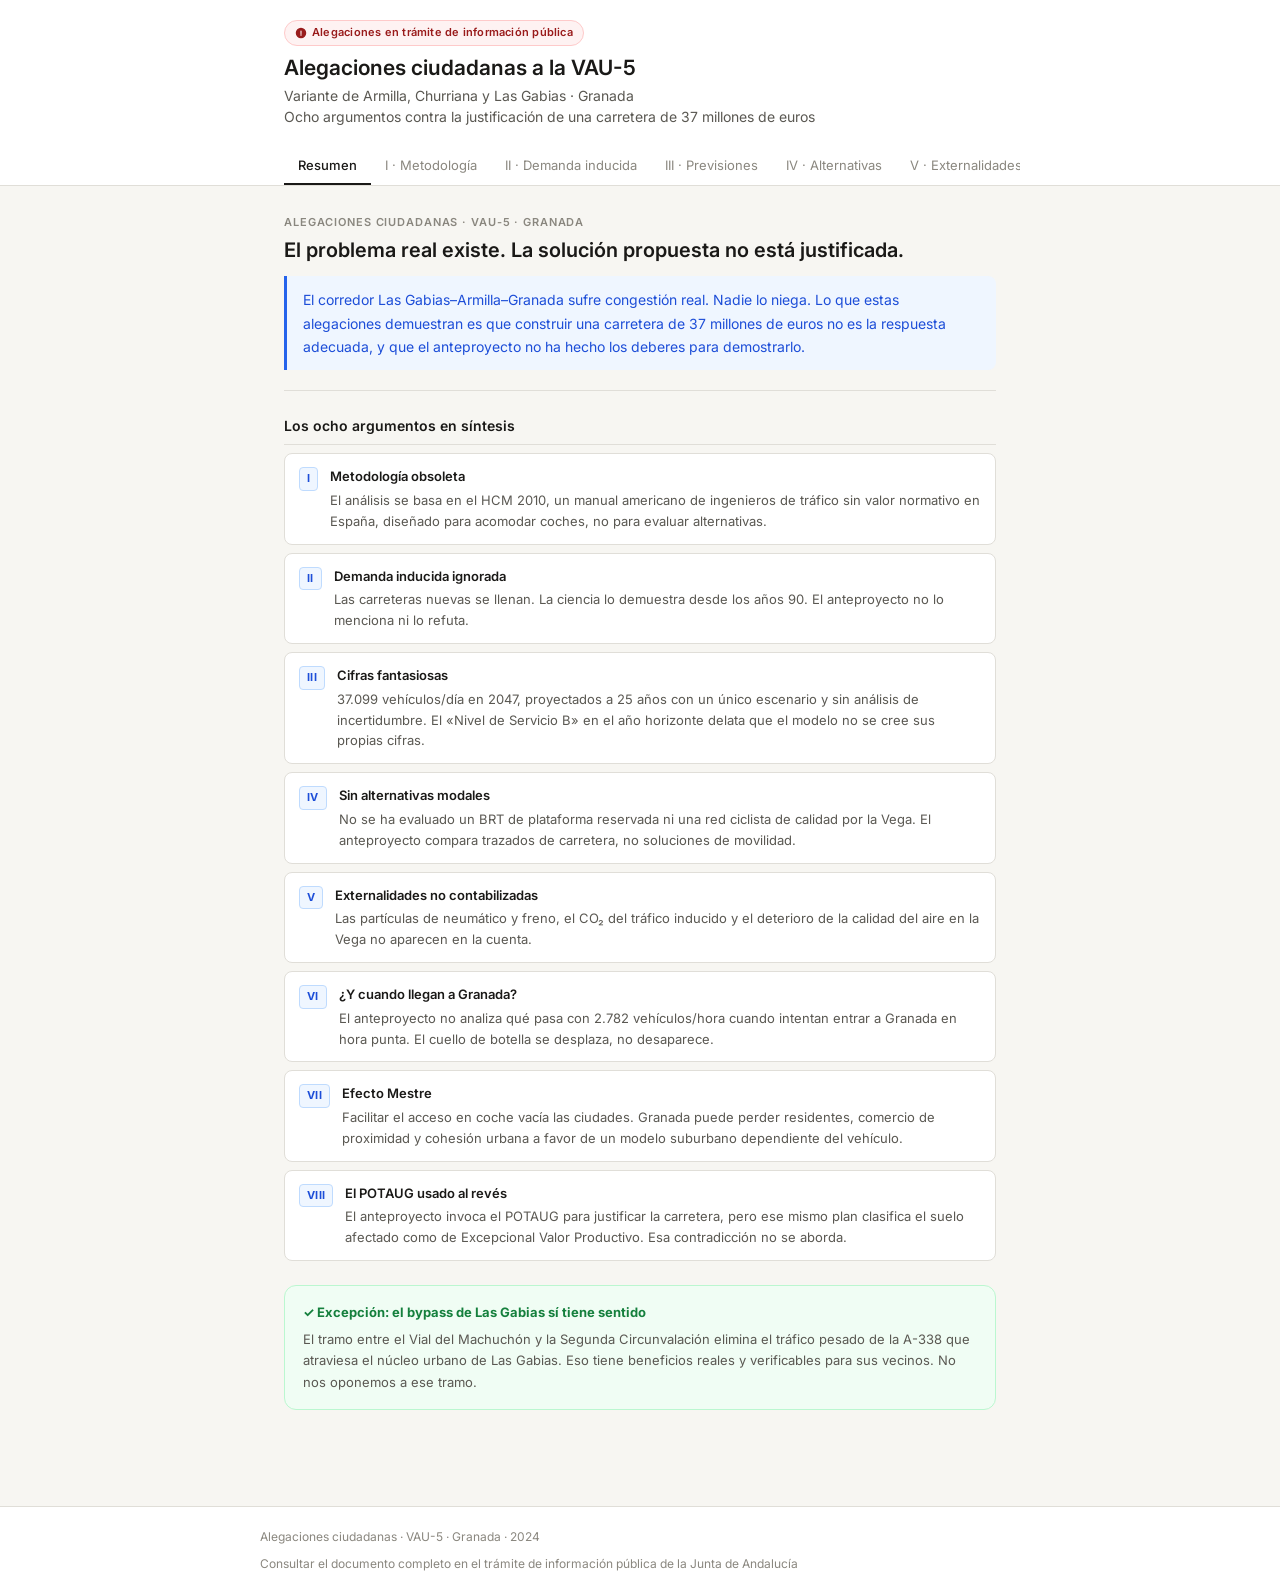
==== commit 3f154bbf: "Replaced everything Replaced the whole project" ====
--- a/index.html
+++ b/index.html
@@ -1,178 +1,21 @@
 <!DOCTYPE html>
 <html lang="es">
 <head>
-    <meta charset="UTF-8">
-    <meta name="viewport" content="width=device-width, initial-scale=1.0">
-    <title>Alegaciones al Anteproyecto de la VAU-5 (Granada)</title>
-    <style>
-        :root {
-            --bg-color: #f4f6f8;
-            --text-color: #333333;
-            --card-bg: #ffffff;
-            --accent-color: #2c6cb0;
-            --accent-hover: #1a497d;
-        }
-
-        body {
-            font-family: -apple-system, BlinkMacSystemFont, "Segoe UI", Roboto, Arial, sans-serif;
-            background-color: var(--bg-color);
-            color: var(--text-color);
-            line-height: 1.6;
-            margin: 0;
-            padding: 0;
-        }
-
-        .container {
-            max-width: 1000px;
-            margin: 2rem auto;
-            padding: 0 1.5rem;
-        }
-
-        header {
-            text-align: center;
-            margin-bottom: 2.5rem;
-            background: var(--card-bg);
-            padding: 2rem;
-            border-radius: 8px;
-            box-shadow: 0 4px 6px rgba(0,0,0,0.05);
-        }
-
-        header h1 {
-            color: var(--accent-color);
-            margin: 0 0 0.5rem 0;
-            font-size: 1.8rem;
-        }
-
-        header p { color: #666; margin: 0; }
-
-        /* Sistema de Botones de Pestañas */
-        .tabs {
-            display: flex;
-            flex-wrap: nowrap;
-            overflow-x: auto;
-            -webkit-overflow-scrolling: touch;
-            background: var(--card-bg);
-            padding: 0.5rem;
-            border-radius: 8px;
-            box-shadow: 0 2px 4px rgba(0,0,0,0.05);
-            white-space: nowrap;
-            margin-bottom: 1.5rem;
-            gap: 5px;
-        }
-
-        .tab-btn {
-            padding: 0.6rem 1rem;
-            cursor: pointer;
-            background: transparent;
-            color: #555;
-            border: none;
-            border-radius: 6px;
-            font-weight: 500;
-            font-size: 0.9rem;
-            transition: all 0.2s ease;
-        }
-
-        .tab-btn:hover {
-            background: #f0f4f8;
-            color: var(--accent-color);
-        }
-
-        .tab-btn.active {
-            background-color: var(--accent-color);
-            color: white;
-        }
-
-        /* Contenedor dinámico de contenido */
-        #dynamic-content {
-            background: var(--card-bg);
-            padding: 2rem;
-            border-radius: 8px;
-            box-shadow: 0 4px 12px rgba(0,0,0,0.05);
-            min-height: 200px;
-        }
-
-        /* Estilos compartidos por los componentes cargados */
-        .highlight-box {
-            background-color: #fffdf9;
-            border-left: 4px solid #f0ad4e;
-            padding: 1.25rem;
-            border-radius: 0 8px 8px 0;
-            margin-bottom: 1.5rem;
-        }
-
-        .card {
-            background: #ffffff;
-            border: 1px solid #eef2f5;
-            border-radius: 6px;
-            padding: 1.25rem;
-            margin-bottom: 1.5rem;
-            box-shadow: 0 2px 4px rgba(0,0,0,0.02);
-        }
-        
-        table { width: 100%; border-collapse: collapse; margin: 1rem 0; font-size: 0.9rem; }
-        th { background: #f4f4f4; border-bottom: 2px solid #ddd; padding: 0.5rem; }
-        td { border-bottom: 1px solid #eee; padding: 0.5rem; }
-    </style>
+  <meta charset="UTF-8">
+  <meta name="viewport" content="width=device-width, initial-scale=1.0">
+  <title>Alegaciones ciudadanas a la VAU-5 · Granada</title>
+  <meta name="description" content="Ocho alegaciones ciudadanas contra la justificación de la variante de Armilla, Churriana y Las Gabias (VAU-5) en Granada.">
+  <meta property="og:title" content="Alegaciones ciudadanas a la VAU-5 · Granada">
+  <meta property="og:description" content="Ocho argumentos contra la justificación de una carretera de 37 millones de euros en la Vega de Granada.">
+  <meta property="og:type" content="website">
+  <link rel="preconnect" href="https://fonts.googleapis.com">
+  <link rel="preconnect" href="https://fonts.gstatic.com" crossorigin>
+  <link href="https://fonts.googleapis.com/css2?family=Inter:wght@400;500;600;700&display=swap" rel="stylesheet">
+  <link rel="stylesheet" href="css/styles.css">
 </head>
 <body>
-
-<div class="container">
-
-    <header>
-        <h1>Alegaciones Técnicas Metodológicas</h1>
-        <p>Anteproyecto de la Variante de la Aglomeración Urbana de Granada (VAU-5)</p>
-    </header>
-
-    <div class="tabs">
-        <button class="tab-btn active" onclick="loadAlegan(1, this)">Alegación I</button>
-        <button class="tab-btn" onclick="loadAlegan(2, this)">Alegación II</button>
-        <button class="tab-btn" onclick="loadAlegan(3, this)">Alegación III</button>
-        <button class="tab-btn" onclick="loadAlegan(4, this)">Alegación IV</button>
-        <button class="tab-btn" onclick="loadAlegan(5, this)">Alegación V</button>
-        <button class="tab-btn" onclick="loadAlegan(6, this)">Alegación VI</button>
-        <button class="tab-btn" onclick="loadAlegan(7, this)">Alegación VII</button>
-        <button class="tab-btn" onclick="loadAlegan(8, this)">Alegación VIII</button>
-        <button class="tab-btn" onclick="loadAlegan('conclusiones', this)">Conclusiones</button>
-    </div>
-
-    <main id="dynamic-content">
-        <p style="color: #666; text-align: center;">Cargando alegación...</p>
-    </main>
-
-</div>
-
-<script>
-    // Función inteligente que busca el archivo independiente y lo pinta en pantalla
-    async function loadAlegan(id, elementoBoton) {
-        // 1. Cambiar el aspecto visual del botón activo
-        document.querySelectorAll('.tab-btn').forEach(btn => btn.classList.remove('active'));
-        elementoBoton.classList.add('active');
-
-        // 2. Determinar la ruta del archivo
-        const archivo = id === 'conclusiones' ? 'conclusiones.html' : `alegacion${id}.html`;
-        const rutaCompleta = `alegaciones/${archivo}`;
-
-        const contenedor = document.getElementById('dynamic-content');
-        
-        try {
-            // 3. Ir a buscar el archivo al repositorio
-            const response = await fetch(rutaCompleta);
-            if (!response.ok) throw new Error('No se pudo cargar el archivo.');
-            
-            // 4. Inyectar el texto HTML dentro de la página principal
-            const html = await response.text();
-            contenedor.innerHTML = html;
-        } catch (error) {
-            contenedor.innerHTML = `<p style="color:red; text-align:center;">Error al cargar el contenido: ${error.message}</p>`;
-        }
-    }
-
-    // Cargar la primera alegación por defecto nada más abrir la página
-    document.addEventListener("DOMContentLoaded", () => {
-        const primerBoton = document.querySelector('.tab-btn');
-        loadAlegan(1, primerBoton);
-    });
-</script>
-
+  <!-- El contenido lo genera app.js desde data/content.js -->
+  <script src="data/content.js"></script>
+  <script src="js/app.js"></script>
 </body>
 </html>
--- a/css/styles.css
+++ b/css/styles.css
@@ -0,0 +1,310 @@
+/* ===========================
+   VAU-5 Alegaciones · Styles
+   =========================== */
+
+/* Reset */
+*, *::before, *::after { box-sizing: border-box; margin: 0; padding: 0; }
+
+/* Variables */
+:root {
+  --color-bg: #f7f6f2;
+  --color-surface: #ffffff;
+  --color-surface-alt: #f2f1ed;
+  --color-border: #e0ded8;
+  --color-border-strong: #c8c6bf;
+
+  --color-text-primary: #1a1917;
+  --color-text-secondary: #5a5852;
+  --color-text-muted: #8a877f;
+
+  --color-accent: #2563eb;
+  --color-accent-bg: #eff6ff;
+  --color-accent-border: #bfdbfe;
+  --color-accent-text: #1d4ed8;
+
+  --color-danger: #b91c1c;
+  --color-danger-bg: #fef2f2;
+  --color-danger-border: #fecaca;
+  --color-danger-text: #991b1b;
+
+  --color-success-bg: #f0fdf4;
+  --color-success-border: #bbf7d0;
+  --color-success-text: #15803d;
+
+  --color-vega: #4a7c59;
+  --color-vega-bg: #f0f7f2;
+  --color-vega-border: #a7d3b5;
+  --color-vega-text: #2d5a3d;
+
+  --radius: 8px;
+  --radius-lg: 12px;
+  --shadow-sm: 0 1px 3px rgba(0,0,0,0.08), 0 1px 2px rgba(0,0,0,0.04);
+  --shadow-md: 0 4px 12px rgba(0,0,0,0.08), 0 2px 4px rgba(0,0,0,0.04);
+
+  --font-sans: 'Inter', system-ui, -apple-system, sans-serif;
+  --font-serif: 'Georgia', 'Times New Roman', serif;
+
+  --max-width: 760px;
+  --transition: 0.18s ease;
+}
+
+/* Base */
+html { scroll-behavior: smooth; }
+body {
+  font-family: var(--font-sans);
+  background: var(--color-bg);
+  color: var(--color-text-primary);
+  font-size: 16px;
+  line-height: 1.6;
+  -webkit-font-smoothing: antialiased;
+}
+
+/* ===========================
+   HEADER
+   =========================== */
+.site-header {
+  background: var(--color-surface);
+  border-bottom: 1px solid var(--color-border);
+  position: sticky; top: 0; z-index: 100;
+}
+.header-inner {
+  max-width: var(--max-width);
+  margin: 0 auto;
+  padding: 1.25rem 1.5rem 0;
+}
+.header-meta {
+  display: flex; align-items: flex-start; gap: 1rem;
+  margin-bottom: 1.25rem;
+}
+.header-text { flex: 1; }
+
+.badge-alert {
+  display: inline-flex; align-items: center; gap: 5px;
+  background: var(--color-danger-bg);
+  color: var(--color-danger-text);
+  border: 1px solid var(--color-danger-border);
+  font-size: 11px; font-weight: 600;
+  padding: 3px 10px; border-radius: 20px;
+  letter-spacing: 0.02em; margin-bottom: 8px;
+}
+.badge-alert svg { width: 12px; height: 12px; flex-shrink: 0; }
+
+.site-title {
+  font-size: 21px; font-weight: 600;
+  color: var(--color-text-primary);
+  line-height: 1.3;
+}
+.site-subtitle {
+  font-size: 14px; color: var(--color-text-secondary);
+  margin-top: 4px; line-height: 1.5;
+}
+
+/* ===========================
+   TABS
+   =========================== */
+.tabs-nav {
+  display: flex; gap: 0;
+  overflow-x: auto; scrollbar-width: none;
+  margin: 0 -1.5rem;
+  padding: 0 1.5rem;
+}
+.tabs-nav::-webkit-scrollbar { display: none; }
+
+.tab-btn {
+  padding: 10px 14px;
+  font-size: 13px; font-weight: 400; font-family: var(--font-sans);
+  color: var(--color-text-muted);
+  background: none; border: none; cursor: pointer;
+  white-space: nowrap;
+  border-bottom: 2px solid transparent;
+  transition: color var(--transition), border-color var(--transition);
+  flex-shrink: 0;
+}
+.tab-btn:hover { color: var(--color-text-primary); }
+.tab-btn.is-active {
+  color: var(--color-text-primary);
+  font-weight: 500;
+  border-bottom-color: var(--color-text-primary);
+}
+
+/* ===========================
+   MAIN / PANELS
+   =========================== */
+main {
+  max-width: var(--max-width);
+  margin: 0 auto;
+  padding: 0 1.5rem 4rem;
+}
+
+.panel { display: none; }
+.panel.is-active { display: block; }
+
+/* Panel header */
+.panel-header {
+  padding: 1.75rem 0 1.25rem;
+  border-bottom: 1px solid var(--color-border);
+  margin-bottom: 1.5rem;
+}
+.panel-label {
+  font-size: 11px; font-weight: 600;
+  color: var(--color-text-muted);
+  text-transform: uppercase; letter-spacing: 0.08em;
+  margin-bottom: 6px;
+}
+.panel-title {
+  font-size: 20px; font-weight: 600;
+  color: var(--color-text-primary);
+  line-height: 1.35;
+}
+.panel-summary {
+  margin-top: 12px;
+  padding: 12px 16px;
+  background: var(--color-accent-bg);
+  border-left: 3px solid var(--color-accent);
+  border-radius: 0 var(--radius) var(--radius) 0;
+  font-size: 14px; color: var(--color-accent-text);
+  line-height: 1.65;
+}
+
+/* Sections */
+.section { margin-bottom: 1.5rem; }
+
+.section-title {
+  font-size: 14px; font-weight: 600;
+  color: var(--color-text-primary);
+  margin-bottom: 8px; padding-bottom: 7px;
+  border-bottom: 1px solid var(--color-border);
+}
+.section-body {
+  font-size: 14px; color: var(--color-text-secondary);
+  line-height: 1.75;
+}
+.section-body strong { color: var(--color-text-primary); font-weight: 600; }
+.section-body em { font-style: italic; }
+
+/* Summary argument cards */
+.arg-list { display: flex; flex-direction: column; gap: 8px; }
+.arg-card {
+  display: flex; gap: 12px; align-items: flex-start;
+  background: var(--color-surface);
+  border: 1px solid var(--color-border);
+  border-radius: var(--radius);
+  padding: 12px 14px;
+  transition: border-color var(--transition), box-shadow var(--transition);
+}
+.arg-card:hover {
+  border-color: var(--color-border-strong);
+  box-shadow: var(--shadow-sm);
+}
+.arg-num {
+  font-size: 11px; font-weight: 700;
+  color: var(--color-accent-text);
+  background: var(--color-accent-bg);
+  border: 1px solid var(--color-accent-border);
+  border-radius: 4px;
+  padding: 2px 7px;
+  flex-shrink: 0; margin-top: 1px;
+  letter-spacing: 0.03em;
+}
+.arg-content { flex: 1; }
+.arg-label {
+  font-size: 13px; font-weight: 600;
+  color: var(--color-text-primary);
+  margin-bottom: 3px;
+}
+.arg-text { font-size: 13px; color: var(--color-text-secondary); line-height: 1.6; }
+
+/* Alternatives grid */
+.alt-grid {
+  display: grid;
+  grid-template-columns: repeat(auto-fit, minmax(200px, 1fr));
+  gap: 10px; margin-top: 10px;
+}
+.alt-card {
+  background: var(--color-surface);
+  border: 1px solid var(--color-border);
+  border-radius: var(--radius);
+  padding: 12px 14px;
+}
+.alt-icon {
+  font-size: 18px; margin-bottom: 6px; display: block;
+}
+.alt-title {
+  font-size: 13px; font-weight: 600;
+  color: var(--color-text-primary); margin-bottom: 4px;
+}
+.alt-desc { font-size: 12px; color: var(--color-text-secondary); line-height: 1.55; }
+
+/* Petitions */
+.petition-list { display: flex; flex-direction: column; gap: 14px; }
+.petition-item { display: flex; gap: 14px; align-items: flex-start; }
+.petition-num {
+  width: 28px; height: 28px; flex-shrink: 0;
+  background: var(--color-surface);
+  border: 1px solid var(--color-border-strong);
+  border-radius: 50%;
+  display: flex; align-items: center; justify-content: center;
+  font-size: 12px; font-weight: 700;
+  color: var(--color-text-secondary);
+  margin-top: 2px;
+}
+.petition-content { flex: 1; }
+.petition-title {
+  font-size: 14px; font-weight: 600;
+  color: var(--color-text-primary); margin-bottom: 4px;
+}
+.petition-text { font-size: 14px; color: var(--color-text-secondary); line-height: 1.65; }
+
+/* Intro paragraph */
+.panel-intro {
+  font-size: 14px; color: var(--color-text-secondary);
+  line-height: 1.75; margin-bottom: 1.5rem;
+  padding: 14px 16px;
+  background: var(--color-surface-alt);
+  border-radius: var(--radius);
+  border: 1px solid var(--color-border);
+  font-style: italic;
+}
+
+/* Salvedad box */
+.salvedad {
+  background: var(--color-success-bg);
+  border: 1px solid var(--color-success-border);
+  border-radius: var(--radius-lg);
+  padding: 16px 18px;
+  margin-top: 1.5rem;
+}
+.salvedad-title {
+  font-size: 13px; font-weight: 700;
+  color: var(--color-success-text);
+  margin-bottom: 6px;
+  display: flex; align-items: center; gap: 6px;
+}
+.salvedad-body { font-size: 13px; color: var(--color-text-secondary); line-height: 1.65; }
+
+/* ===========================
+   FOOTER
+   =========================== */
+.site-footer {
+  border-top: 1px solid var(--color-border);
+  background: var(--color-surface);
+  padding: 1.25rem 1.5rem;
+  margin-top: 2rem;
+}
+.footer-inner {
+  max-width: var(--max-width);
+  margin: 0 auto;
+  display: flex; align-items: center; justify-content: space-between;
+  flex-wrap: wrap; gap: 8px;
+}
+.footer-text { font-size: 12px; color: var(--color-text-muted); }
+
+/* ===========================
+   RESPONSIVE
+   =========================== */
+@media (max-width: 600px) {
+  .site-title { font-size: 18px; }
+  .panel-title { font-size: 17px; }
+  .alt-grid { grid-template-columns: 1fr; }
+  .footer-inner { flex-direction: column; align-items: flex-start; }
+}
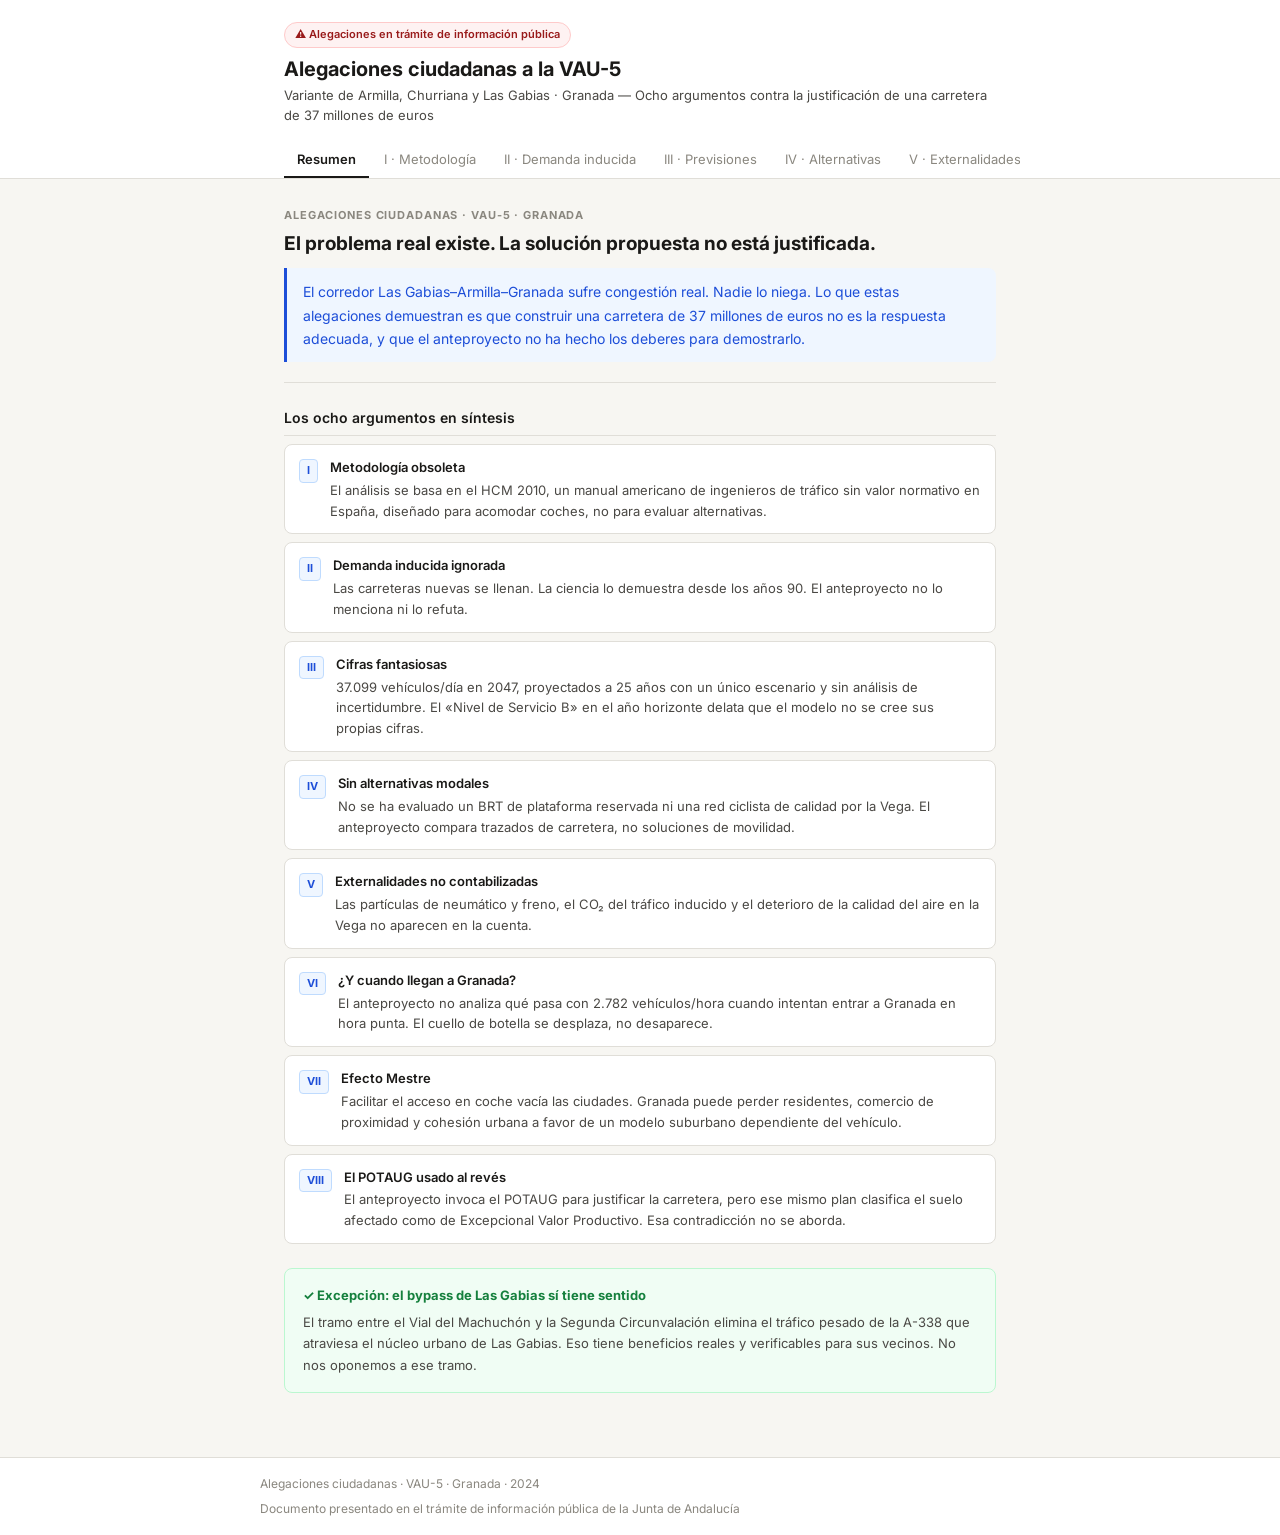
==== commit 267b093e: "Update index.html" ====
--- a/index.html
+++ b/index.html
@@ -5,17 +5,413 @@
   <meta name="viewport" content="width=device-width, initial-scale=1.0">
   <title>Alegaciones ciudadanas a la VAU-5 · Granada</title>
   <meta name="description" content="Ocho alegaciones ciudadanas contra la justificación de la variante de Armilla, Churriana y Las Gabias (VAU-5) en Granada.">
-  <meta property="og:title" content="Alegaciones ciudadanas a la VAU-5 · Granada">
-  <meta property="og:description" content="Ocho argumentos contra la justificación de una carretera de 37 millones de euros en la Vega de Granada.">
-  <meta property="og:type" content="website">
   <link rel="preconnect" href="https://fonts.googleapis.com">
   <link rel="preconnect" href="https://fonts.gstatic.com" crossorigin>
   <link href="https://fonts.googleapis.com/css2?family=Inter:wght@400;500;600;700&display=swap" rel="stylesheet">
-  <link rel="stylesheet" href="css/styles.css">
+  <style>
+    *, *::before, *::after { box-sizing: border-box; margin: 0; padding: 0; }
+
+    :root {
+      --bg:          #f7f6f2;
+      --surface:     #ffffff;
+      --surface-alt: #f2f1ed;
+      --border:      #e0ded8;
+      --border-strong: #c4c2bb;
+
+      --text:        #1a1917;
+      --text-2:      #4a4844;
+      --text-3:      #8a877f;
+
+      --accent:      #1d4ed8;
+      --accent-bg:   #eff6ff;
+      --accent-bd:   #bfdbfe;
+
+      --danger:      #991b1b;
+      --danger-bg:   #fef2f2;
+      --danger-bd:   #fecaca;
+
+      --success:     #15803d;
+      --success-bg:  #f0fdf4;
+      --success-bd:  #bbf7d0;
+
+      --r: 8px;
+      --max: 760px;
+    }
+
+    body {
+      font-family: 'Inter', system-ui, sans-serif;
+      background: var(--bg);
+      color: var(--text);
+      font-size: 16px;
+      line-height: 1.6;
+      -webkit-font-smoothing: antialiased;
+    }
+
+    /* ── HEADER ── */
+    .site-header {
+      background: var(--surface);
+      border-bottom: 1px solid var(--border);
+      position: sticky; top: 0; z-index: 100;
+    }
+    .header-inner {
+      max-width: var(--max);
+      margin: 0 auto;
+      padding: 1.25rem 1.5rem 0;
+    }
+    .badge {
+      display: inline-flex; align-items: center; gap: 5px;
+      background: var(--danger-bg);
+      color: var(--danger);
+      border: 1px solid var(--danger-bd);
+      font-size: 11px; font-weight: 600;
+      padding: 3px 10px; border-radius: 20px;
+      margin-bottom: 8px;
+    }
+    .site-title {
+      font-size: 20px; font-weight: 700;
+      color: var(--text); line-height: 1.3;
+    }
+    .site-sub {
+      font-size: 13px; color: var(--text-2); margin-top: 3px;
+    }
+
+    /* ── TABS ── */
+    .tabs {
+      display: flex; overflow-x: auto; scrollbar-width: none;
+      margin: 1rem -1.5rem 0; padding: 0 1.5rem;
+      gap: 2px;
+    }
+    .tabs::-webkit-scrollbar { display: none; }
+    .tab {
+      padding: 9px 13px; font-size: 13px; font-family: inherit;
+      color: var(--text-3); background: none; border: none;
+      cursor: pointer; white-space: nowrap; flex-shrink: 0;
+      border-bottom: 2px solid transparent;
+      transition: color .15s, border-color .15s;
+    }
+    .tab:hover { color: var(--text); }
+    .tab.on { color: var(--text); font-weight: 600; border-bottom-color: var(--text); }
+
+    /* ── MAIN ── */
+    main {
+      max-width: var(--max);
+      margin: 0 auto;
+      padding: 0 1.5rem 4rem;
+    }
+
+    /* ── PANELS ── */
+    .panel { display: none; }
+    .panel.on { display: block; }
+
+    .p-head {
+      padding: 1.75rem 0 1.25rem;
+      border-bottom: 1px solid var(--border);
+      margin-bottom: 1.5rem;
+    }
+    .p-label {
+      font-size: 11px; font-weight: 700;
+      color: var(--text-3);
+      text-transform: uppercase; letter-spacing: .08em;
+      margin-bottom: 6px;
+    }
+    .p-title {
+      font-size: 19px; font-weight: 700;
+      line-height: 1.35; color: var(--text);
+    }
+    .p-summary {
+      margin-top: 12px; padding: 12px 16px;
+      background: var(--accent-bg);
+      border-left: 3px solid var(--accent);
+      border-radius: 0 var(--r) var(--r) 0;
+      font-size: 14px; color: var(--accent);
+      line-height: 1.65;
+    }
+
+    /* ── SECTIONS ── */
+    .sec { margin-bottom: 1.5rem; }
+    .sec-title {
+      font-size: 14px; font-weight: 600; color: var(--text);
+      margin-bottom: 8px; padding-bottom: 6px;
+      border-bottom: 1px solid var(--border);
+    }
+    .sec-body {
+      font-size: 14px; color: var(--text-2); line-height: 1.75;
+    }
+    .sec-body strong { color: var(--text); font-weight: 600; }
+    .sec-body em { font-style: italic; }
+
+    /* ── SUMMARY CARDS ── */
+    .arg-list { display: flex; flex-direction: column; gap: 8px; }
+    .arg-card {
+      display: flex; gap: 12px;
+      background: var(--surface);
+      border: 1px solid var(--border);
+      border-radius: var(--r);
+      padding: 12px 14px;
+    }
+    .arg-card:hover { border-color: var(--border-strong); }
+    .arg-num {
+      font-size: 11px; font-weight: 700; color: var(--accent);
+      background: var(--accent-bg); border: 1px solid var(--accent-bd);
+      border-radius: 4px; padding: 2px 7px;
+      flex-shrink: 0; align-self: flex-start; margin-top: 2px;
+    }
+    .arg-label { font-size: 13px; font-weight: 600; color: var(--text); margin-bottom: 2px; }
+    .arg-text  { font-size: 13px; color: var(--text-2); line-height: 1.6; }
+
+    /* ── ALT GRID ── */
+    .alt-grid {
+      display: grid;
+      grid-template-columns: repeat(auto-fit, minmax(180px, 1fr));
+      gap: 10px; margin-top: 10px;
+    }
+    .alt-card {
+      background: var(--surface);
+      border: 1px solid var(--border);
+      border-radius: var(--r);
+      padding: 12px 14px;
+    }
+    .alt-icon { font-size: 20px; margin-bottom: 6px; display: block; }
+    .alt-title { font-size: 13px; font-weight: 600; color: var(--text); margin-bottom: 4px; }
+    .alt-desc  { font-size: 12px; color: var(--text-2); line-height: 1.55; }
+
+    /* ── PETITIONS ── */
+    .pet-list { display: flex; flex-direction: column; gap: 14px; }
+    .pet-item { display: flex; gap: 14px; align-items: flex-start; }
+    .pet-num {
+      width: 28px; height: 28px; flex-shrink: 0;
+      background: var(--surface); border: 1px solid var(--border-strong);
+      border-radius: 50%;
+      display: flex; align-items: center; justify-content: center;
+      font-size: 12px; font-weight: 700; color: var(--text-2);
+      margin-top: 2px;
+    }
+    .pet-title { font-size: 14px; font-weight: 600; color: var(--text); margin-bottom: 3px; }
+    .pet-text  { font-size: 14px; color: var(--text-2); line-height: 1.65; }
+
+    .p-intro {
+      font-size: 14px; color: var(--text-2); line-height: 1.75;
+      margin-bottom: 1.5rem; padding: 14px 16px;
+      background: var(--surface-alt);
+      border: 1px solid var(--border); border-radius: var(--r);
+      font-style: italic;
+    }
+
+    /* ── SALVEDAD ── */
+    .salvedad {
+      background: var(--success-bg);
+      border: 1px solid var(--success-bd);
+      border-radius: var(--r);
+      padding: 16px 18px; margin-top: 1.5rem;
+    }
+    .salvedad-title {
+      font-size: 13px; font-weight: 700; color: var(--success);
+      margin-bottom: 6px;
+    }
+    .salvedad-body { font-size: 13px; color: var(--text-2); line-height: 1.65; }
+
+    /* ── FOOTER ── */
+    .site-footer {
+      border-top: 1px solid var(--border);
+      background: var(--surface);
+      padding: 1rem 1.5rem;
+    }
+    .footer-inner {
+      max-width: var(--max); margin: 0 auto;
+      display: flex; justify-content: space-between; flex-wrap: wrap; gap: 6px;
+    }
+    .footer-inner span { font-size: 12px; color: var(--text-3); }
+
+    @media (max-width: 600px) {
+      .site-title { font-size: 17px; }
+      .p-title    { font-size: 16px; }
+      .alt-grid   { grid-template-columns: 1fr; }
+      .footer-inner { flex-direction: column; }
+    }
+  </style>
 </head>
 <body>
-  <!-- El contenido lo genera app.js desde data/content.js -->
-  <script src="data/content.js"></script>
-  <script src="js/app.js"></script>
+
+<header class="site-header">
+  <div class="header-inner" id="header-inner"></div>
+</header>
+
+<main id="main"></main>
+
+<footer class="site-footer">
+  <div class="footer-inner">
+    <span>Alegaciones ciudadanas · VAU-5 · Granada · 2024</span>
+    <span>Documento presentado en el trámite de información pública de la Junta de Andalucía</span>
+  </div>
+</footer>
+
+<script src="data/content.js"></script>
+<script>
+(function () {
+
+  /* ── helpers ── */
+  function h(tag, cls, html) {
+    var n = document.createElement(tag);
+    if (cls) n.className = cls;
+    if (html !== undefined) n.innerHTML = html;
+    return n;
+  }
+  function div(cls, html) { return h('div', cls, html); }
+
+  /* ── panel header ── */
+  function pHead(label, title, summary) {
+    var wrap = div('p-head');
+    wrap.appendChild(h('p', 'p-label', label));
+    wrap.appendChild(h('h2', 'p-title', title));
+    wrap.appendChild(div('p-summary', summary));
+    return wrap;
+  }
+
+  /* ── text section ── */
+  function sec(titulo, texto) {
+    var s = div('sec');
+    s.appendChild(h('h3', 'sec-title', titulo));
+    s.appendChild(h('p', 'sec-body', texto));
+    return s;
+  }
+
+  /* ── panel 0: resumen ── */
+  function buildResumen() {
+    var panel = div('panel on');
+    panel.id = 'panel-0';
+    panel.appendChild(pHead('Alegaciones ciudadanas · VAU-5 · Granada', RESUMEN.titulo, RESUMEN.intro));
+
+    var body = div('');
+    var section = div('sec');
+    section.appendChild(h('h3', 'sec-title', 'Los ocho argumentos en síntesis'));
+    var list = div('arg-list');
+    RESUMEN.argumentos.forEach(function(a) {
+      var card = div('arg-card');
+      card.appendChild(h('span', 'arg-num', a.num));
+      var content = div('');
+      content.appendChild(h('p', 'arg-label', a.label));
+      content.appendChild(h('p', 'arg-text', a.texto));
+      card.appendChild(content);
+      list.appendChild(card);
+    });
+    section.appendChild(list);
+    body.appendChild(section);
+
+    var salv = div('salvedad');
+    salv.appendChild(h('p', 'salvedad-title', '✓ ' + SALVEDAD.titulo));
+    salv.appendChild(h('p', 'salvedad-body', SALVEDAD.texto));
+    body.appendChild(salv);
+
+    panel.appendChild(body);
+    return panel;
+  }
+
+  /* ── panels 1-8: alegaciones ── */
+  function buildAlegacion(data, idx) {
+    var panel = div('panel');
+    panel.id = 'panel-' + idx;
+    panel.appendChild(pHead(data.num, data.titulo, data.resumen));
+
+    var body = div('');
+    data.secciones.forEach(function(s) {
+      if (s.tipo === 'alternativas') {
+        var section = div('sec');
+        section.appendChild(h('h3', 'sec-title', s.titulo));
+        var grid = div('alt-grid');
+        s.items.forEach(function(item) {
+          var card = div('alt-card');
+          card.appendChild(h('span', 'alt-icon', item.icono));
+          card.appendChild(h('p', 'alt-title', item.titulo));
+          card.appendChild(h('p', 'alt-desc', item.desc));
+          grid.appendChild(card);
+        });
+        section.appendChild(grid);
+        body.appendChild(section);
+      } else {
+        body.appendChild(sec(s.titulo, s.texto));
+      }
+    });
+
+    panel.appendChild(body);
+    return panel;
+  }
+
+  /* ── panel 9: petición ── */
+  function buildPeticion() {
+    var panel = div('panel');
+    panel.id = 'panel-9';
+    panel.appendChild(pHead(PETICION.num, PETICION.titulo, PETICION.resumen));
+
+    var body = div('');
+    body.appendChild(h('p', 'p-intro', PETICION.intro));
+
+    var section = div('sec');
+    section.appendChild(h('h3', 'sec-title', 'Petición formal al órgano competente'));
+    var list = div('pet-list');
+    PETICION.peticiones.forEach(function(p) {
+      var item = div('pet-item');
+      item.appendChild(h('div', 'pet-num', p.num));
+      var content = div('');
+      content.appendChild(h('p', 'pet-title', p.titulo));
+      content.appendChild(h('p', 'pet-text', p.texto));
+      item.appendChild(content);
+      list.appendChild(item);
+    });
+    section.appendChild(list);
+    body.appendChild(section);
+
+    var salv = div('salvedad');
+    salv.appendChild(h('p', 'salvedad-title', '✓ Salvedad expresa: el bypass de Las Gabias'));
+    salv.appendChild(h('p', 'salvedad-body', SALVEDAD.texto));
+    body.appendChild(salv);
+
+    panel.appendChild(body);
+    return panel;
+  }
+
+  /* ── tab switching ── */
+  function initTabs() {
+    document.querySelectorAll('.tab').forEach(function(btn) {
+      btn.addEventListener('click', function() {
+        var idx = btn.dataset.i;
+        document.querySelectorAll('.tab').forEach(function(b) { b.classList.remove('on'); });
+        document.querySelectorAll('.panel').forEach(function(p) { p.classList.remove('on'); });
+        btn.classList.add('on');
+        var target = document.getElementById('panel-' + idx);
+        if (target) target.classList.add('on');
+        window.scrollTo({ top: 0, behavior: 'smooth' });
+      });
+    });
+  }
+
+  /* ── boot ── */
+  var tabLabels = [RESUMEN.tab].concat(ALEGACIONES.map(function(a) { return a.tab; })).concat([PETICION.tab]);
+
+  /* header */
+  var hi = document.getElementById('header-inner');
+  var badge = div('badge', '⚠ ' + SITE.badge);
+  hi.appendChild(badge);
+  hi.appendChild(h('h1', 'site-title', SITE.title));
+  hi.appendChild(h('p', 'site-sub', SITE.subtitle + ' &mdash; ' + SITE.description));
+
+  var nav = document.createElement('nav');
+  nav.className = 'tabs';
+  tabLabels.forEach(function(label, i) {
+    var btn = h('button', 'tab' + (i === 0 ? ' on' : ''), label);
+    btn.dataset.i = i;
+    nav.appendChild(btn);
+  });
+  hi.appendChild(nav);
+
+  /* panels */
+  var main = document.getElementById('main');
+  main.appendChild(buildResumen());
+  ALEGACIONES.forEach(function(a, i) { main.appendChild(buildAlegacion(a, i + 1)); });
+  main.appendChild(buildPeticion());
+
+  initTabs();
+
+})();
+</script>
 </body>
 </html>
